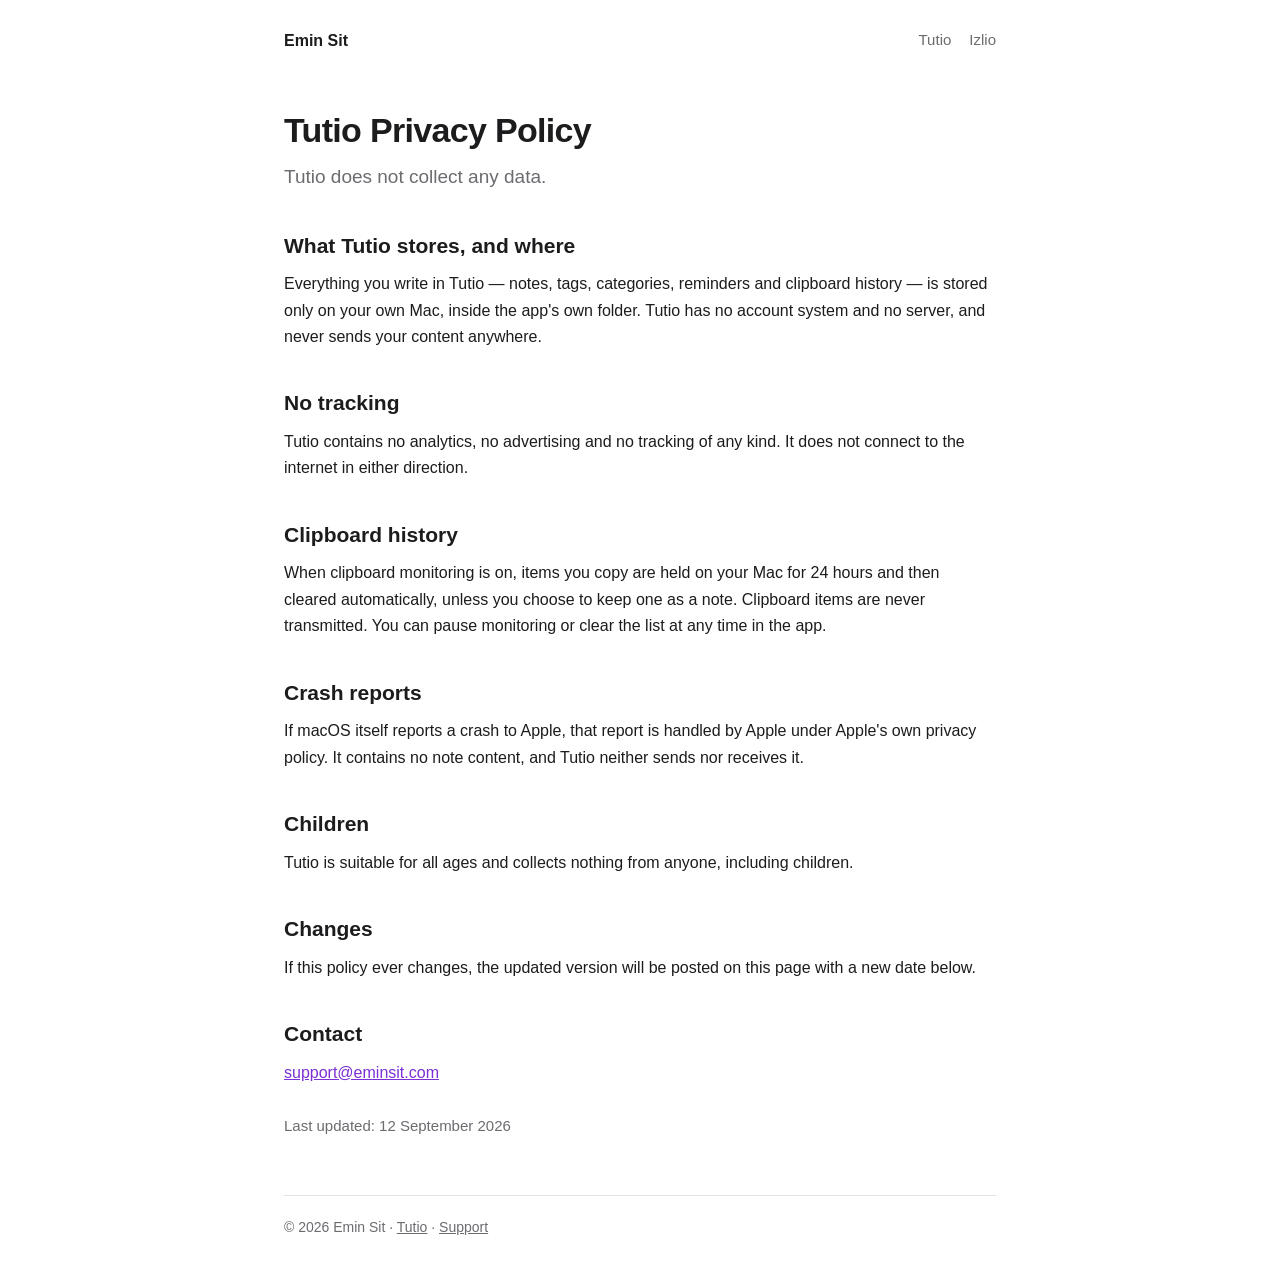
==== tutio/privacy/index.html @ 4ec034e9 "Site: eminsit.com with Tutio pages" ====
<!DOCTYPE html>
<html lang="en">
<head>
<meta charset="utf-8">
<meta name="viewport" content="width=device-width, initial-scale=1">
<title>Tutio Privacy Policy</title>
<meta name="description" content="Tutio does not collect any data. Everything you write stays on your own Mac.">
<link rel="stylesheet" href="/style.css">
</head>
<body>
<div class="wrap">

<header class="site">
  <a class="brand" href="/">Emin Sit</a>
  <nav><a href="/tutio/">Tutio</a><a href="/izlio/">Izlio</a></nav>
</header>

<h1>Tutio Privacy Policy</h1>
<p class="lead">Tutio does not collect any data.</p>

<h2>What Tutio stores, and where</h2>
<p>Everything you write in Tutio — notes, tags, categories, reminders and clipboard history — is stored only on your own Mac, inside the app's own folder. Tutio has no account system and no server, and never sends your content anywhere.</p>

<h2>No tracking</h2>
<p>Tutio contains no analytics, no advertising and no tracking of any kind. It does not connect to the internet in either direction.</p>

<h2>Clipboard history</h2>
<p>When clipboard monitoring is on, items you copy are held on your Mac for 24 hours and then cleared automatically, unless you choose to keep one as a note. Clipboard items are never transmitted. You can pause monitoring or clear the list at any time in the app.</p>

<h2>Crash reports</h2>
<p>If macOS itself reports a crash to Apple, that report is handled by Apple under Apple's own privacy policy. It contains no note content, and Tutio neither sends nor receives it.</p>

<h2>Children</h2>
<p>Tutio is suitable for all ages and collects nothing from anyone, including children.</p>

<h2>Changes</h2>
<p>If this policy ever changes, the updated version will be posted on this page with a new date below.</p>

<h2>Contact</h2>
<p><a href="mailto:support@eminsit.com">support@eminsit.com</a></p>

<p class="lead" style="font-size:15px;margin-top:28px">Last updated: 12 September 2026</p>

<footer class="site">
  © 2026 Emin Sit · <a href="/tutio/">Tutio</a> · <a href="/tutio/support/">Support</a>
</footer>

</div>
</body>
</html>
---- style.css ----
:root {
  --bg: #ffffff;
  --surface: #f6f6f7;
  --border: #e3e3e6;
  --text: #1c1c1e;
  --muted: #6b6b70;
  --accent: #7c2fd4;
  --radius: 10px;
  --maxw: 760px;
}

@media (prefers-color-scheme: dark) {
  :root {
    --bg: #161618;
    --surface: #1e1e21;
    --border: #2c2c30;
    --text: #f2f2f5;
    --muted: #a0a0a8;
    --accent: #a978f0;
  }
}

* { box-sizing: border-box; }

html { -webkit-text-size-adjust: 100%; }

body {
  margin: 0;
  background: var(--bg);
  color: var(--text);
  font: 16px/1.65 -apple-system, BlinkMacSystemFont, "Segoe UI", Roboto, Helvetica, Arial, sans-serif;
}

.wrap {
  max-width: var(--maxw);
  margin: 0 auto;
  padding: 0 24px;
}

header.site {
  padding: 28px 0;
}

header.site a.brand {
  font-weight: 600;
  color: var(--text);
  text-decoration: none;
}

header.site nav {
  float: right;
  font-size: 15px;
}

header.site nav a {
  color: var(--muted);
  text-decoration: none;
  margin-left: 18px;
}

header.site nav a:hover { color: var(--text); }

h1 {
  font-size: 34px;
  line-height: 1.2;
  letter-spacing: -0.02em;
  margin: 28px 0 10px;
}

h2 {
  font-size: 21px;
  margin: 36px 0 8px;
}

h3 {
  font-size: 17px;
  margin: 26px 0 4px;
}

p { margin: 0 0 14px; }

.lead {
  font-size: 19px;
  color: var(--muted);
  margin-bottom: 26px;
}

a { color: var(--accent); }

ul { padding-left: 20px; }

li { margin-bottom: 6px; }

.cards {
  display: grid;
  gap: 14px;
  grid-template-columns: repeat(auto-fit, minmax(240px, 1fr));
  margin: 28px 0;
}

.card {
  display: block;
  padding: 18px 20px;
  background: var(--surface);
  border: 1px solid var(--border);
  border-radius: var(--radius);
  text-decoration: none;
  color: var(--text);
}

.card:hover { border-color: var(--accent); }

.card strong { display: block; font-size: 17px; margin-bottom: 4px; }

.card span { color: var(--muted); font-size: 15px; }

figure { margin: 22px 0; }

figure img {
  width: 100%;
  height: auto;
  display: block;
  border: 1px solid var(--border);
  border-radius: var(--radius);
}

figcaption {
  color: var(--muted);
  font-size: 14px;
  margin-top: 8px;
}

.features {
  display: grid;
  gap: 4px 28px;
  grid-template-columns: repeat(auto-fit, minmax(280px, 1fr));
  margin: 20px 0 8px;
}

kbd {
  font: inherit;
  font-size: 13px;
  border: 1px solid var(--border);
  background: var(--surface);
  border-radius: 5px;
  padding: 1px 6px;
}

.note {
  background: var(--surface);
  border: 1px solid var(--border);
  border-radius: var(--radius);
  padding: 14px 18px;
  margin: 22px 0;
}

footer.site {
  margin: 56px 0 40px;
  padding-top: 20px;
  border-top: 1px solid var(--border);
  color: var(--muted);
  font-size: 14px;
}

footer.site a { color: var(--muted); }
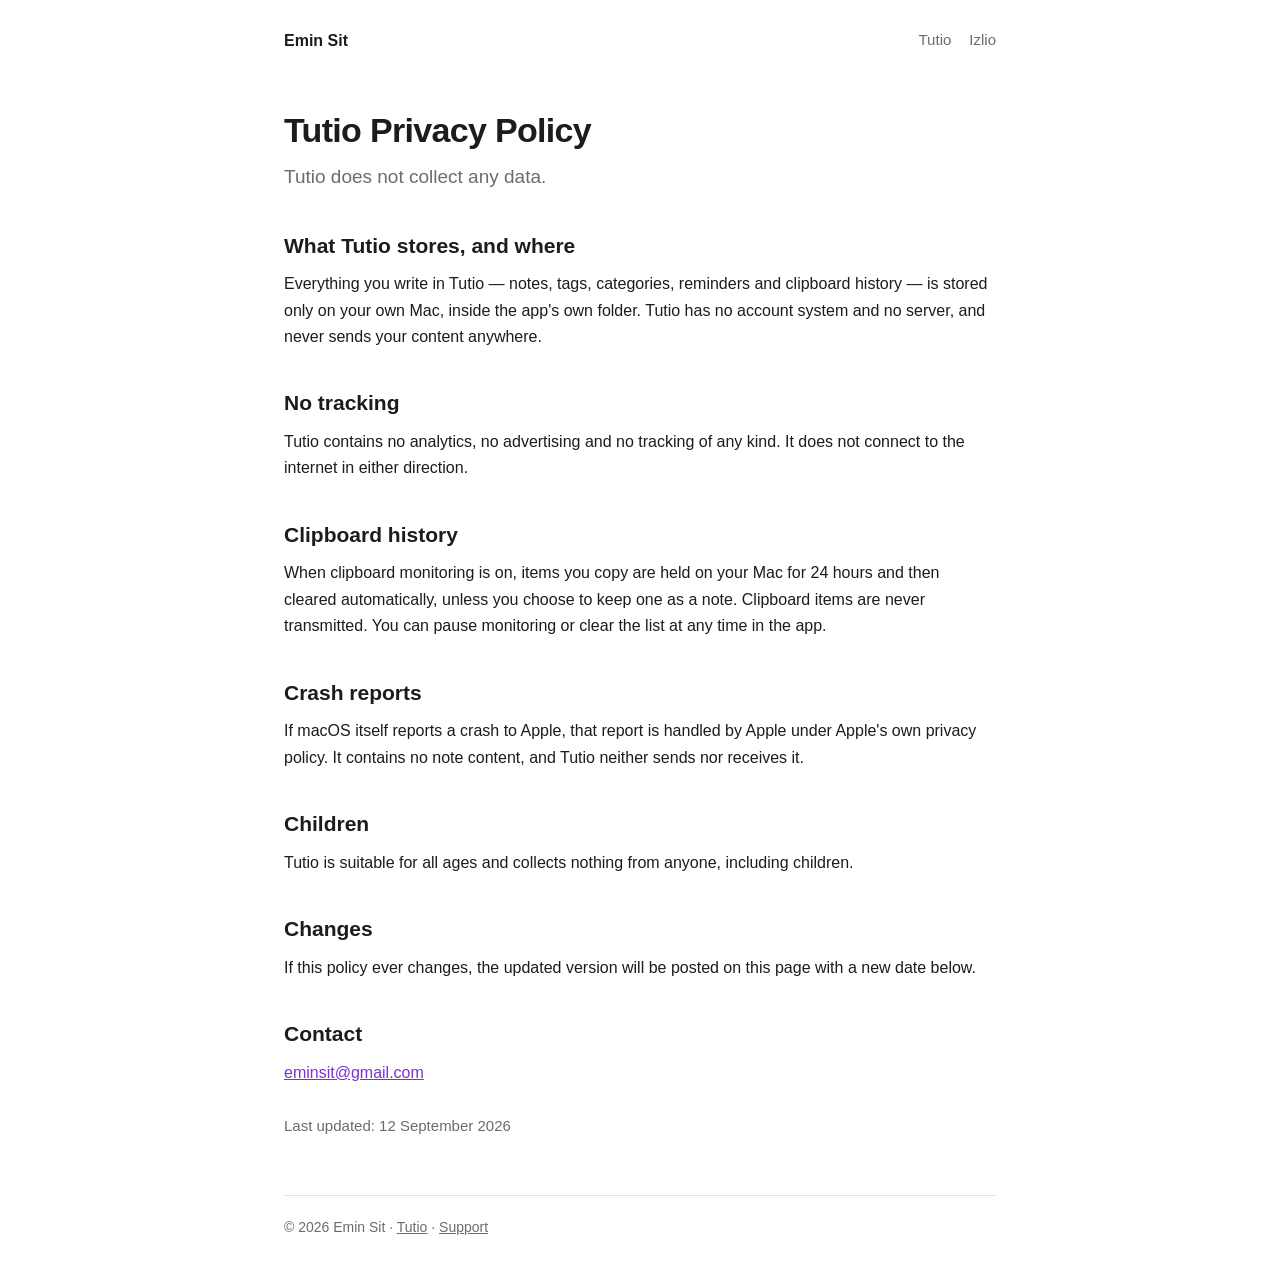
==== commit ec8dab90: "update support mail adresses" ====
--- a/tutio/privacy/index.html
+++ b/tutio/privacy/index.html
@@ -37,7 +37,7 @@
 <p>If this policy ever changes, the updated version will be posted on this page with a new date below.</p>
 
 <h2>Contact</h2>
-<p><a href="mailto:support@eminsit.com">support@eminsit.com</a></p>
+<p><a href="mailto:eminsit@gmail.com">eminsit@gmail.com</a></p>
 
 <p class="lead" style="font-size:15px;margin-top:28px">Last updated: 12 September 2026</p>
 
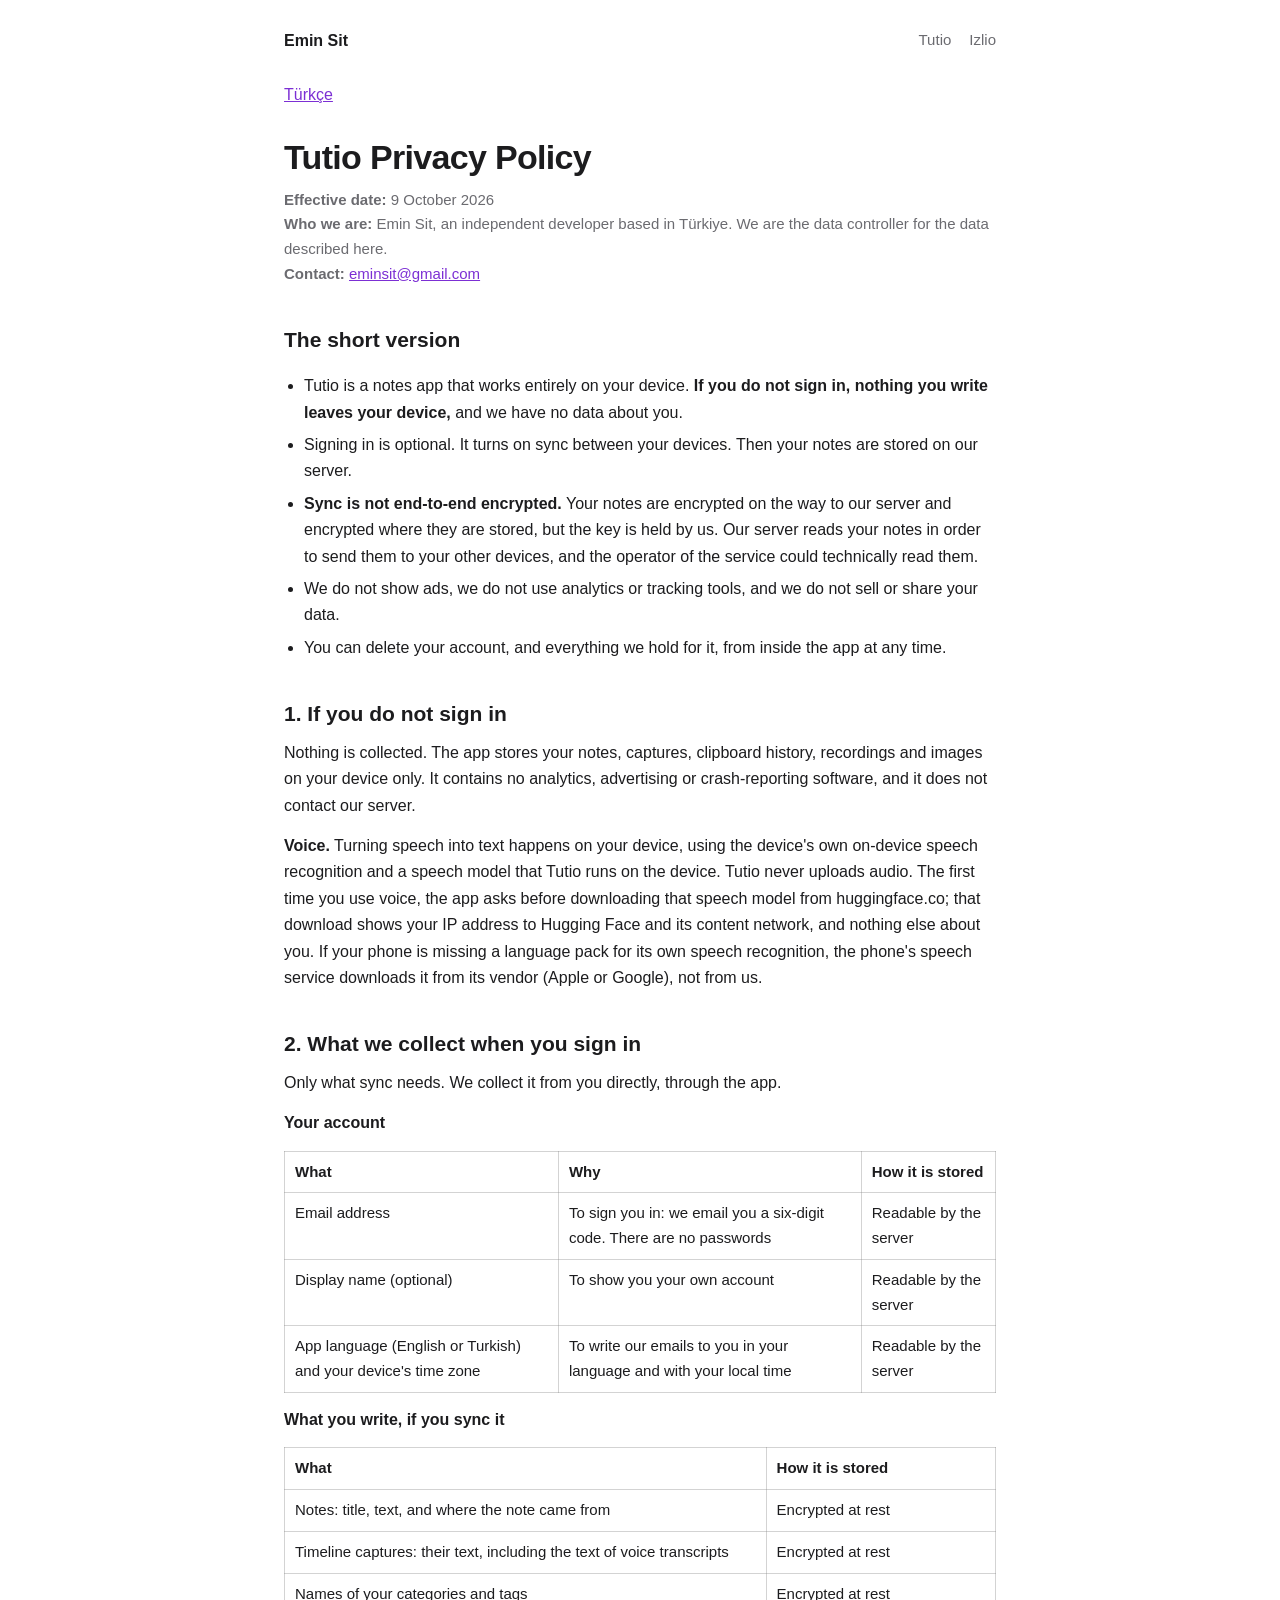
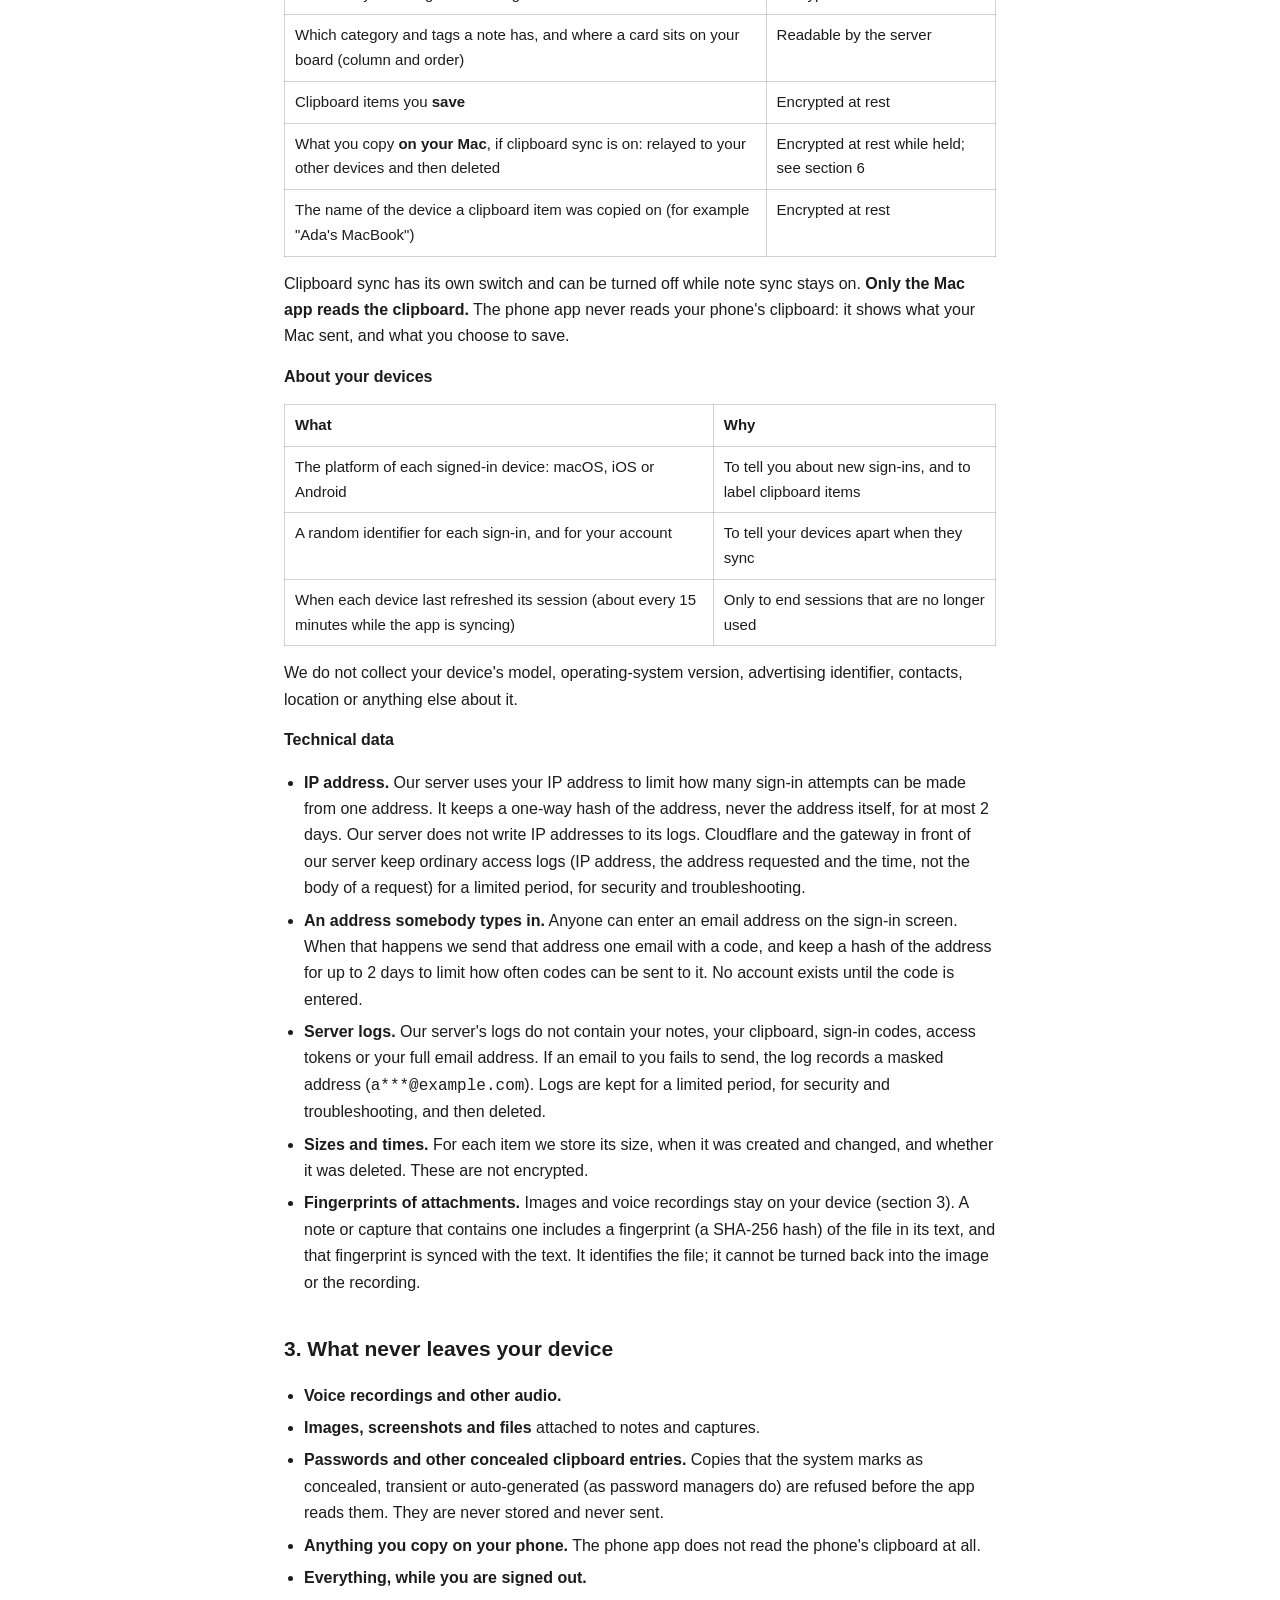
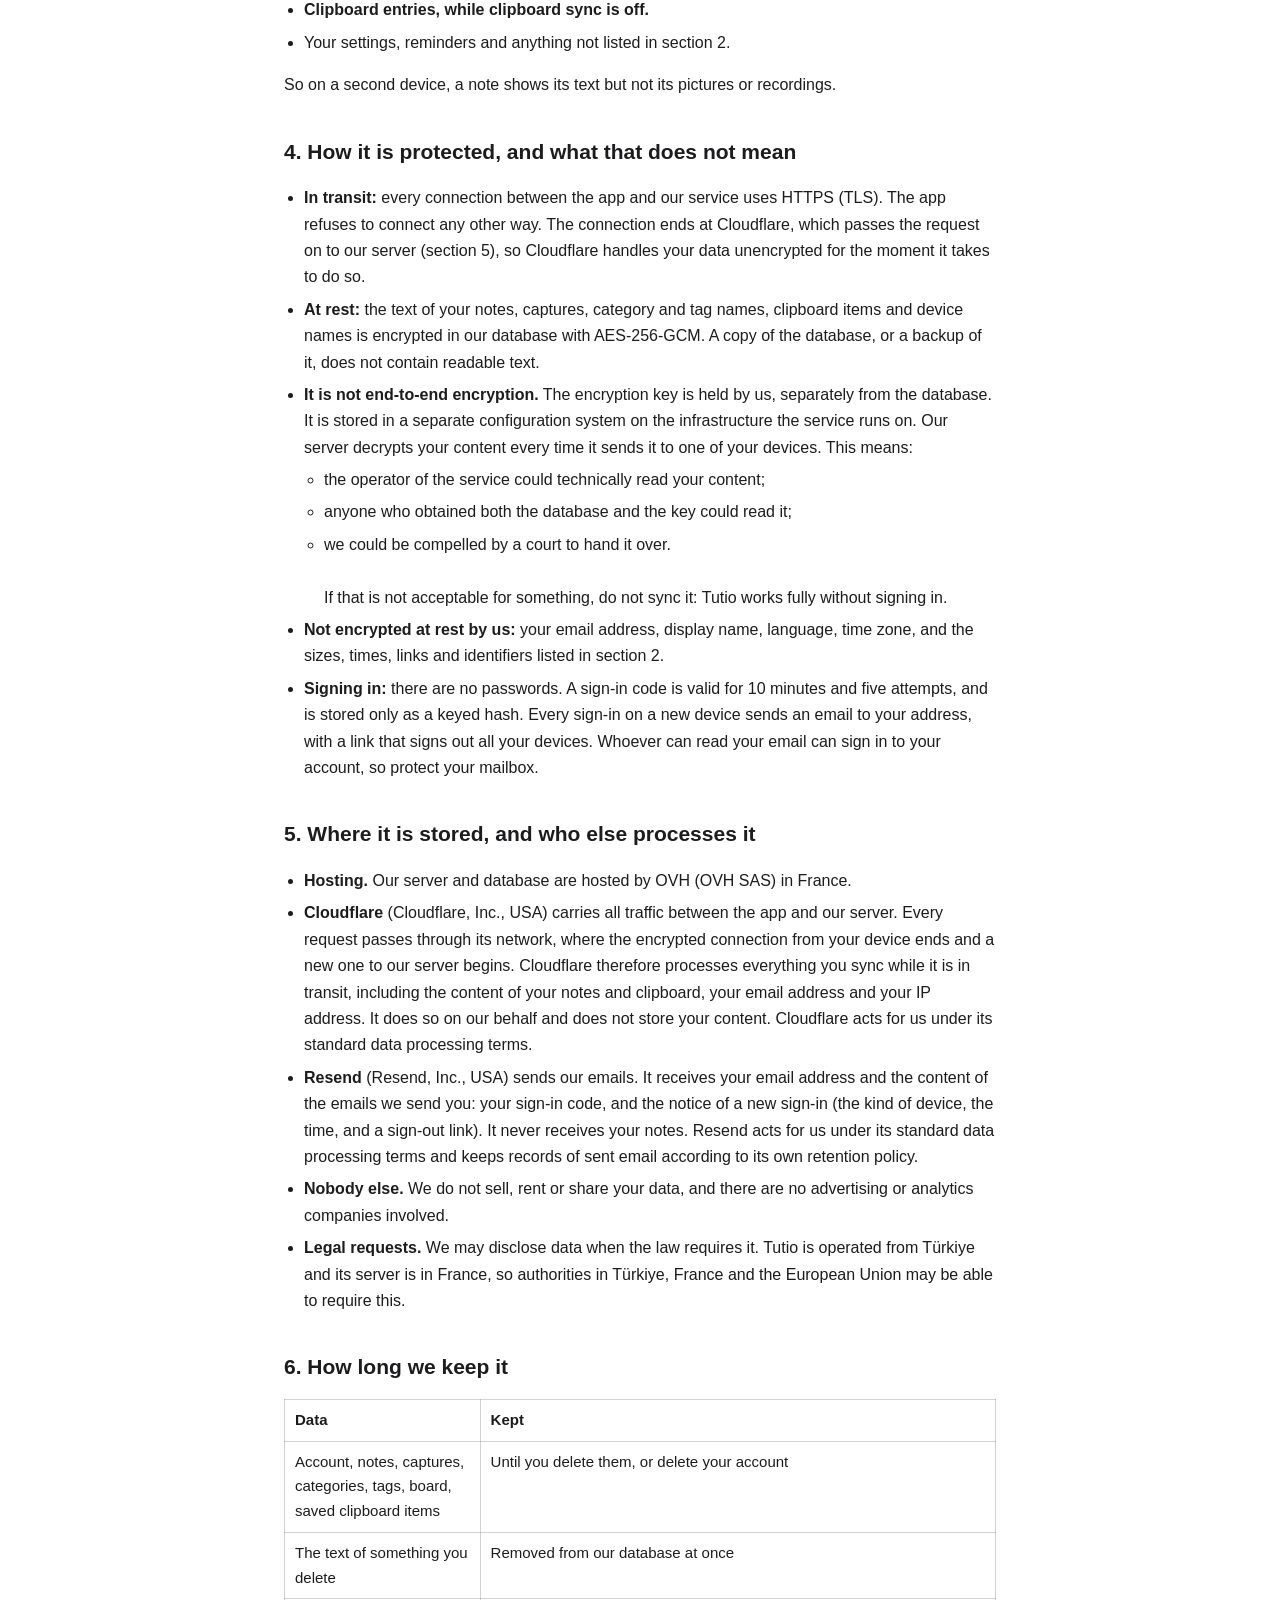
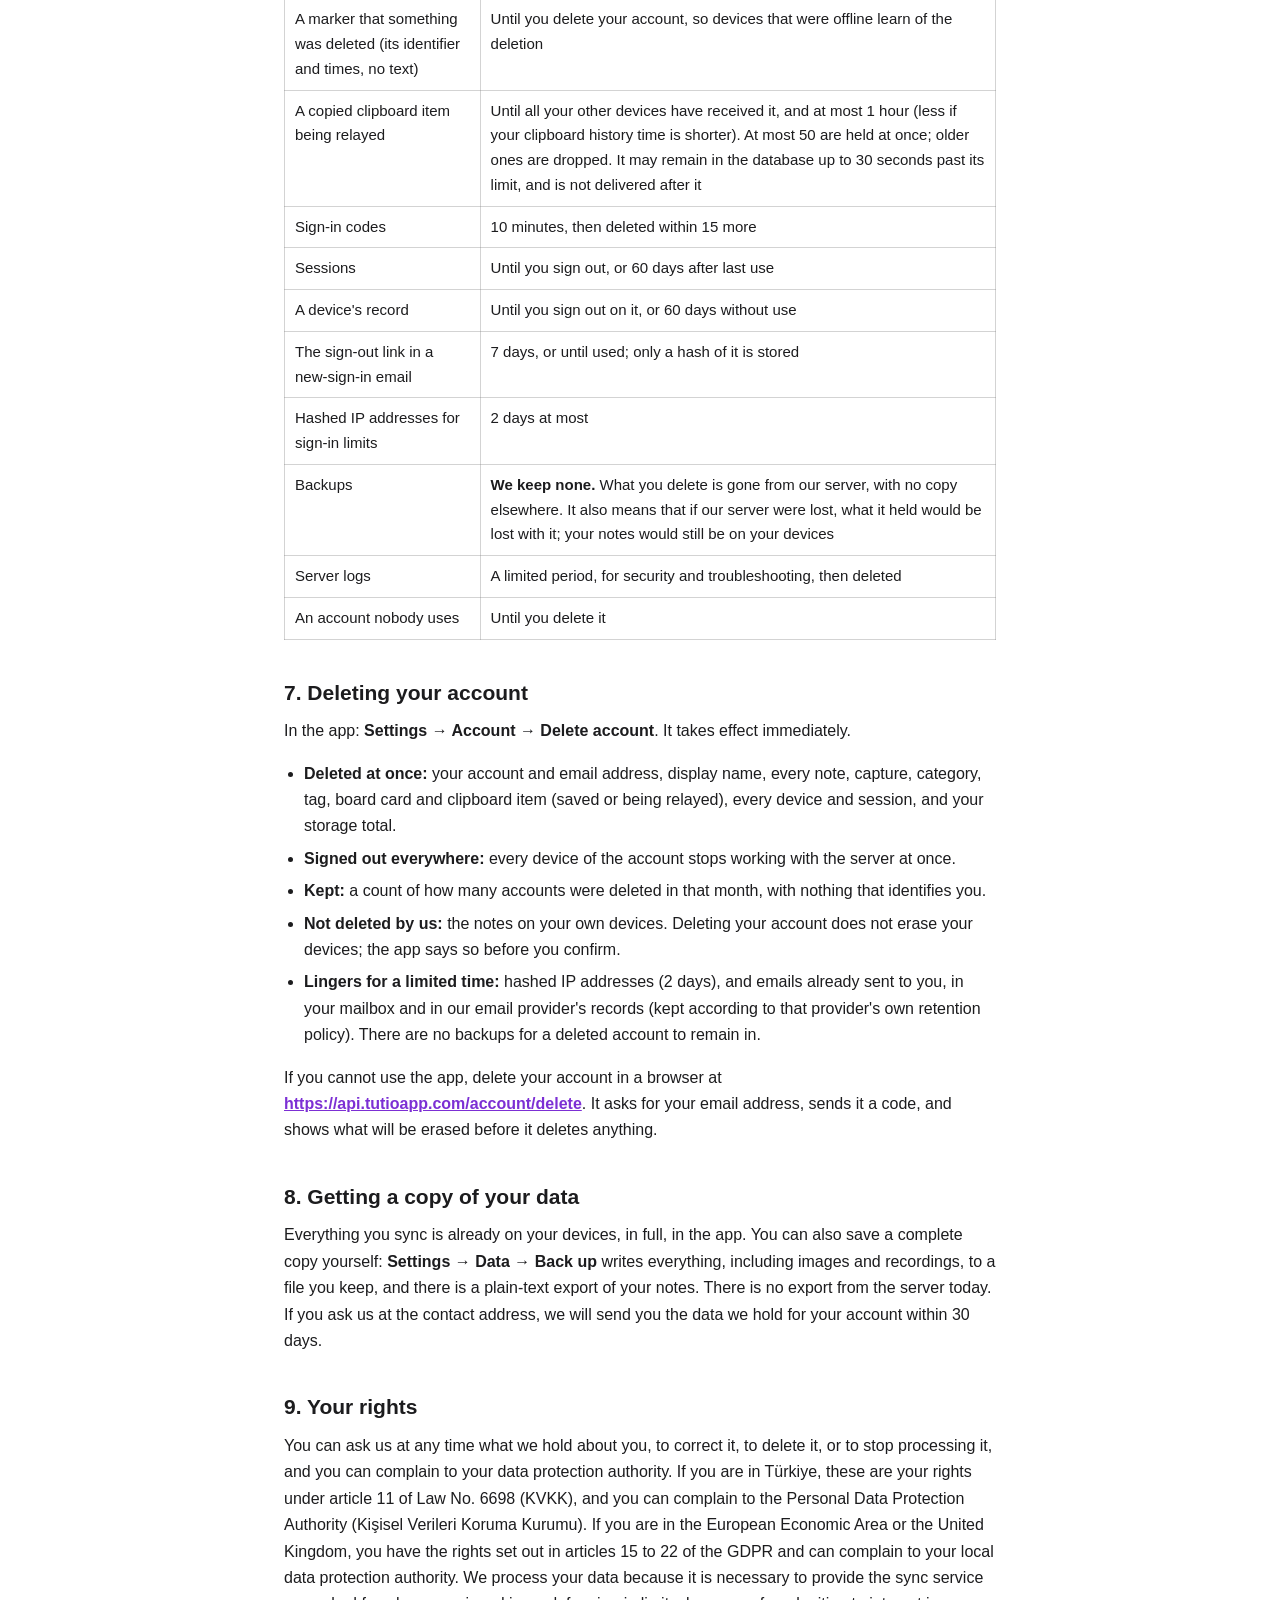
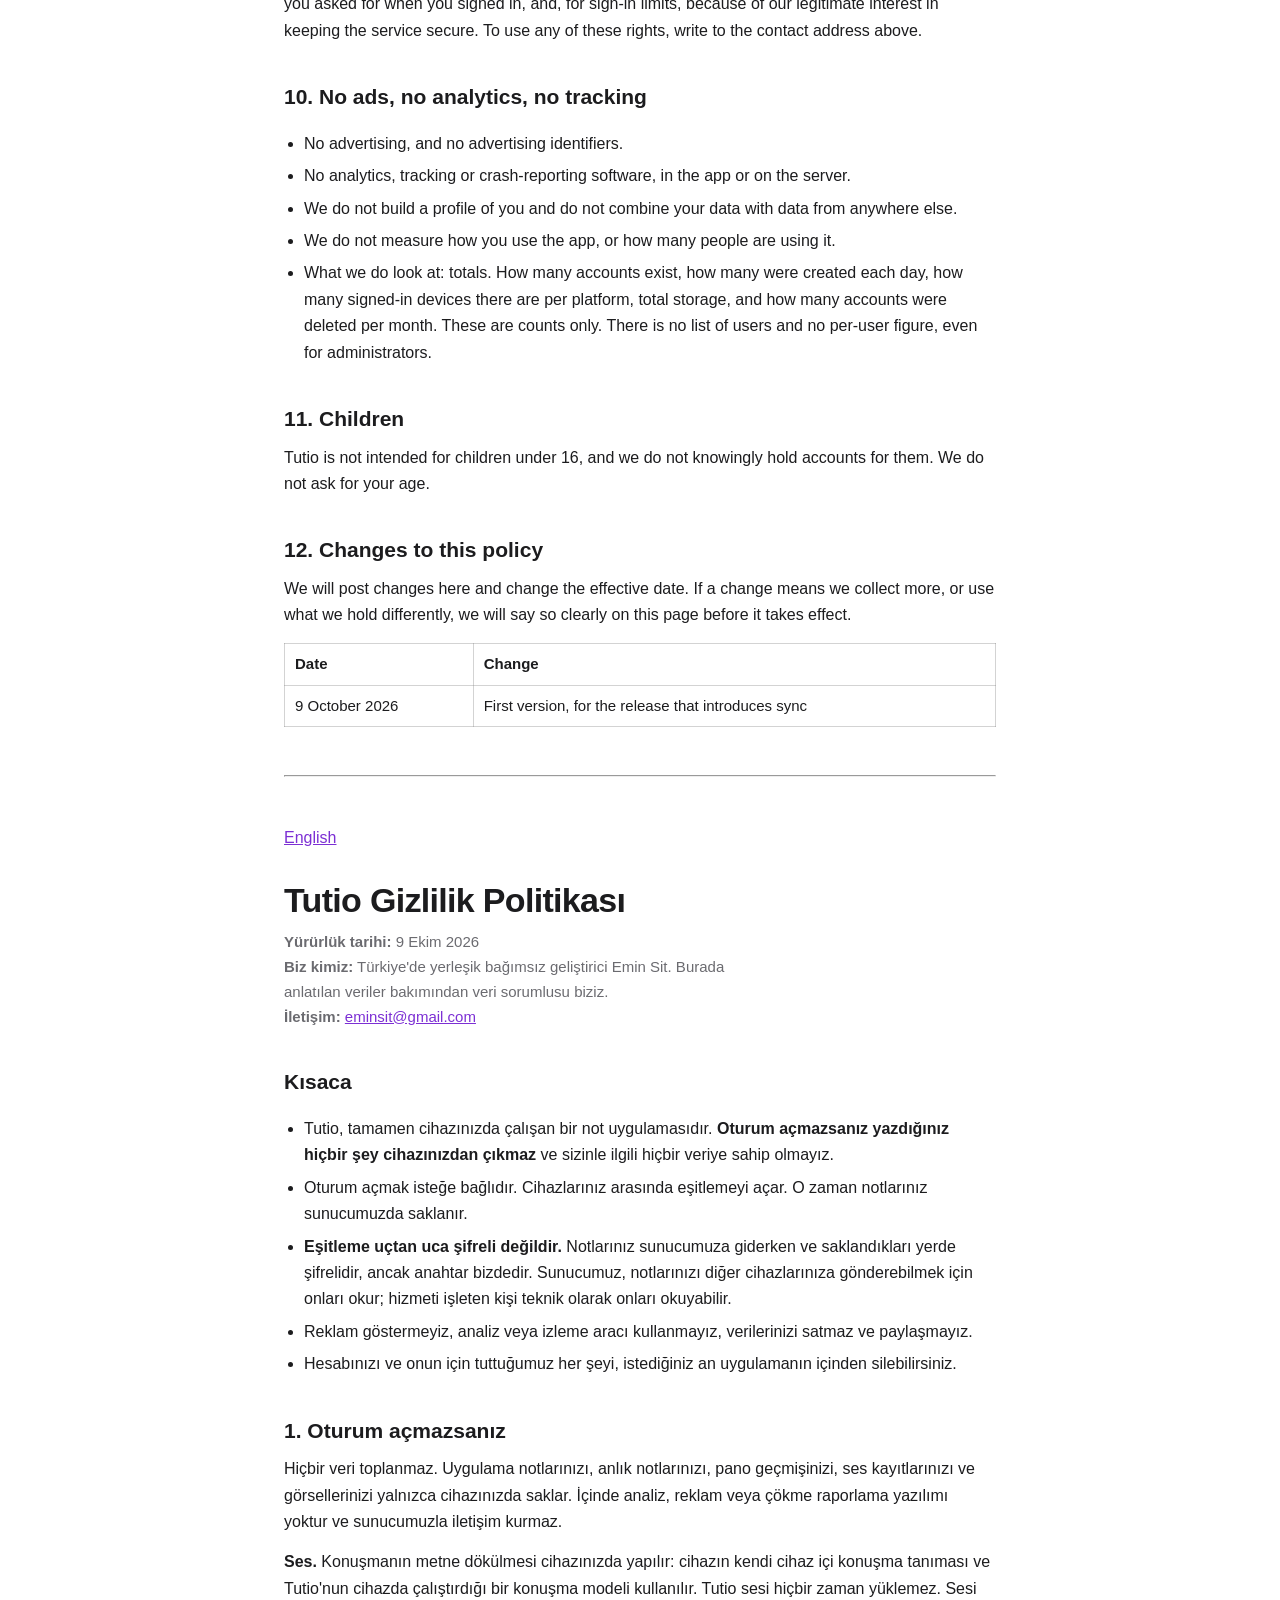
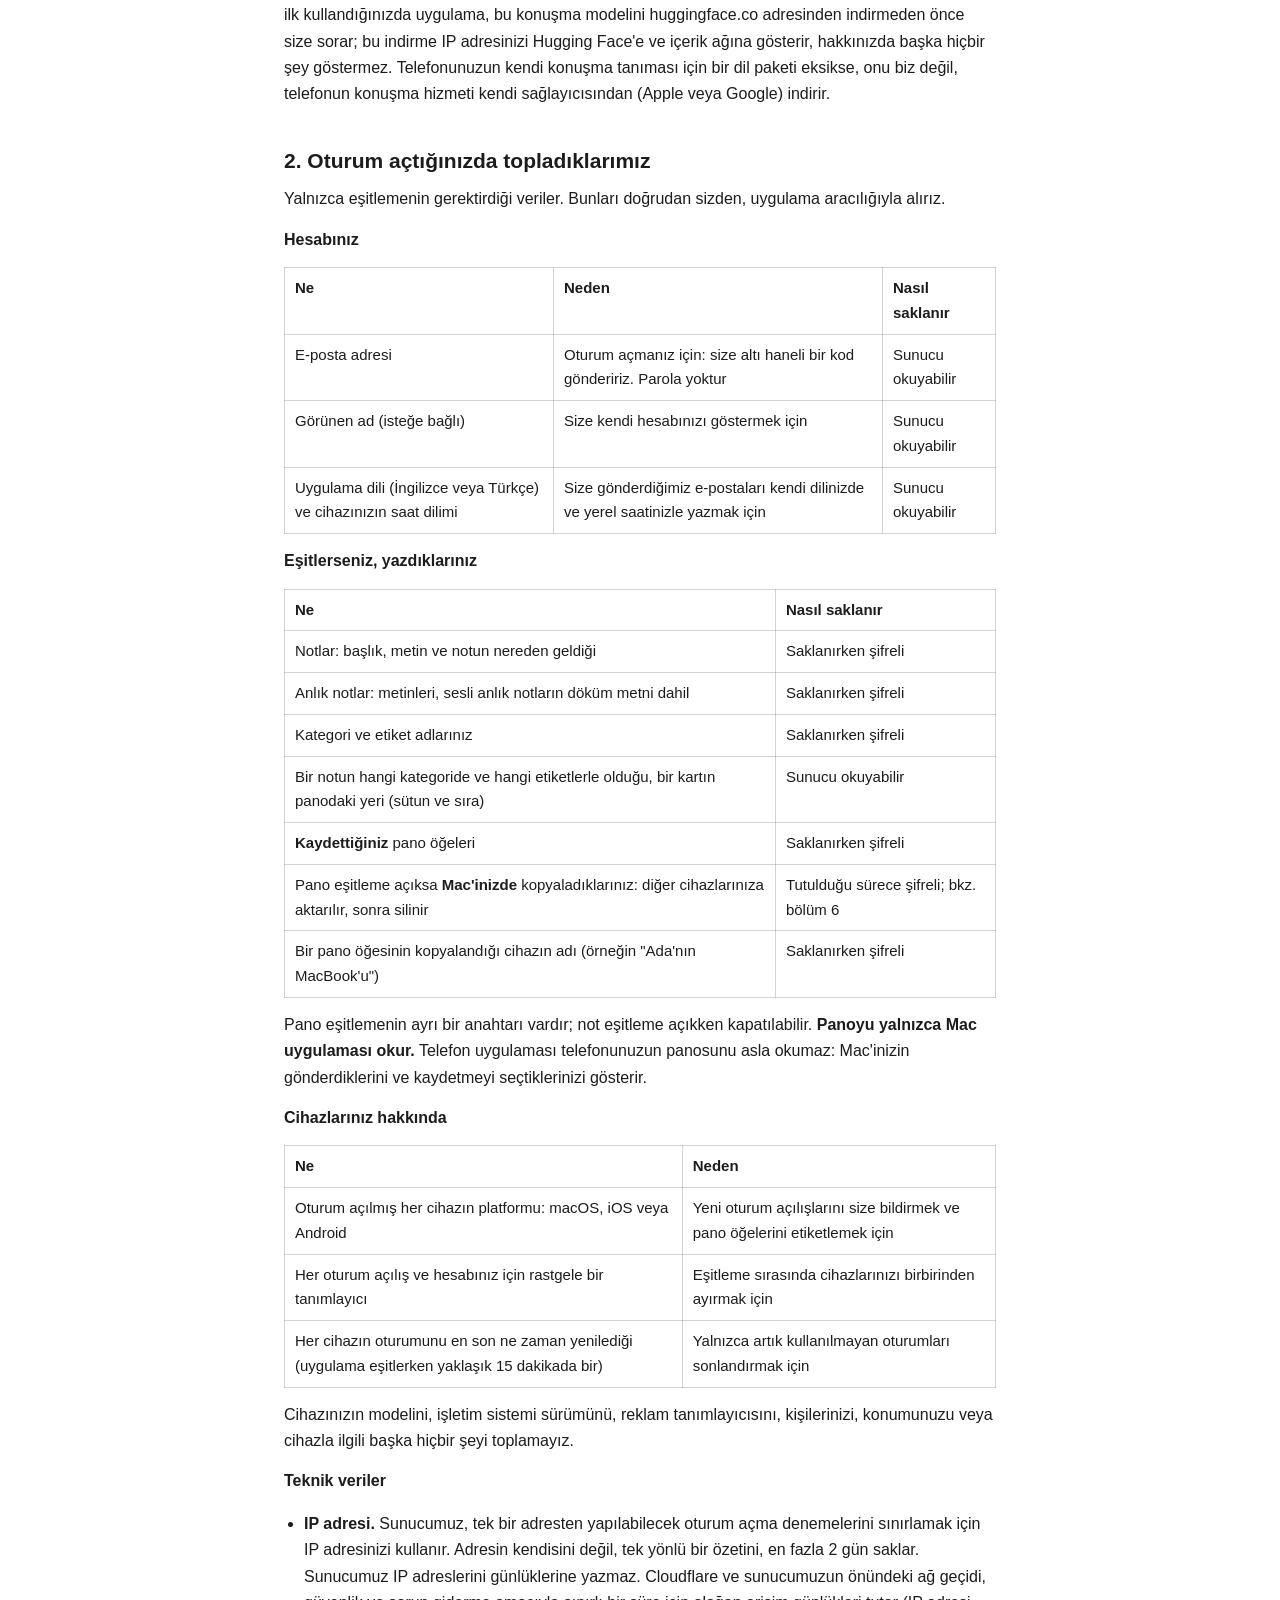
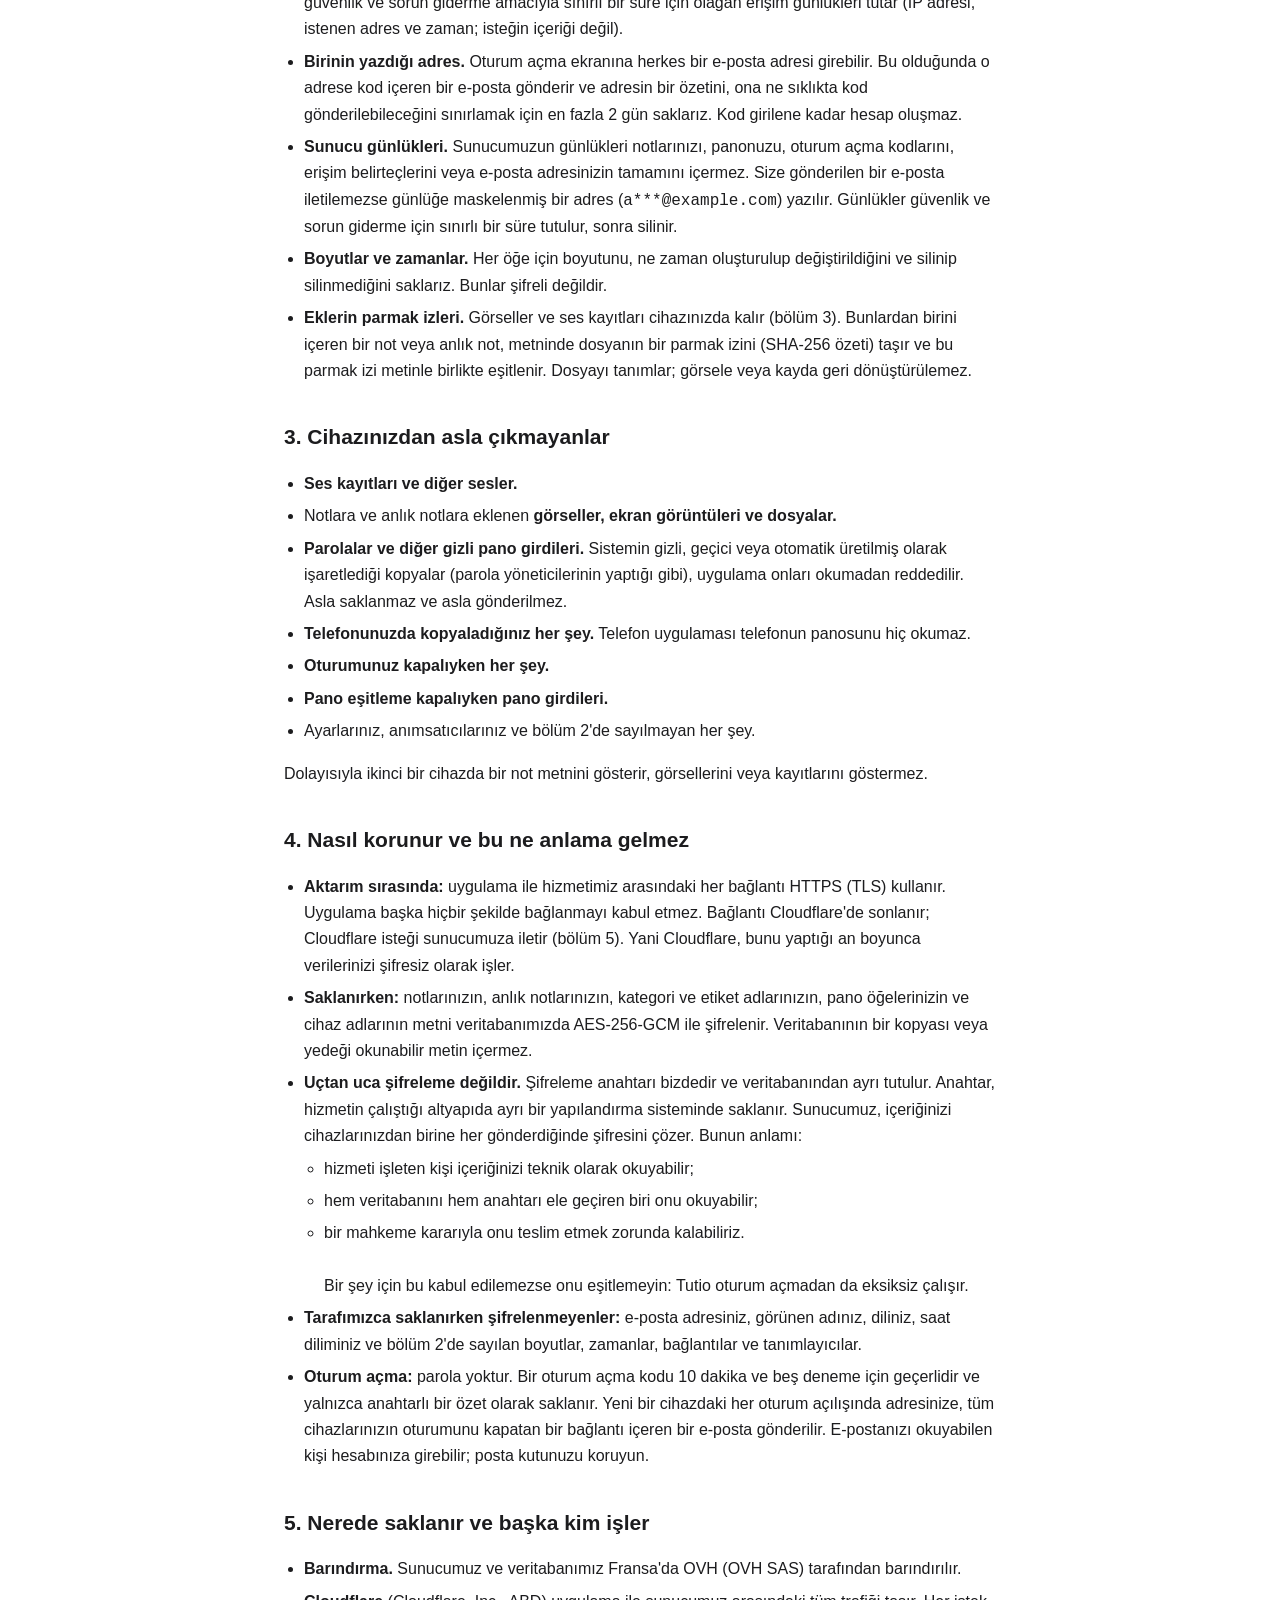
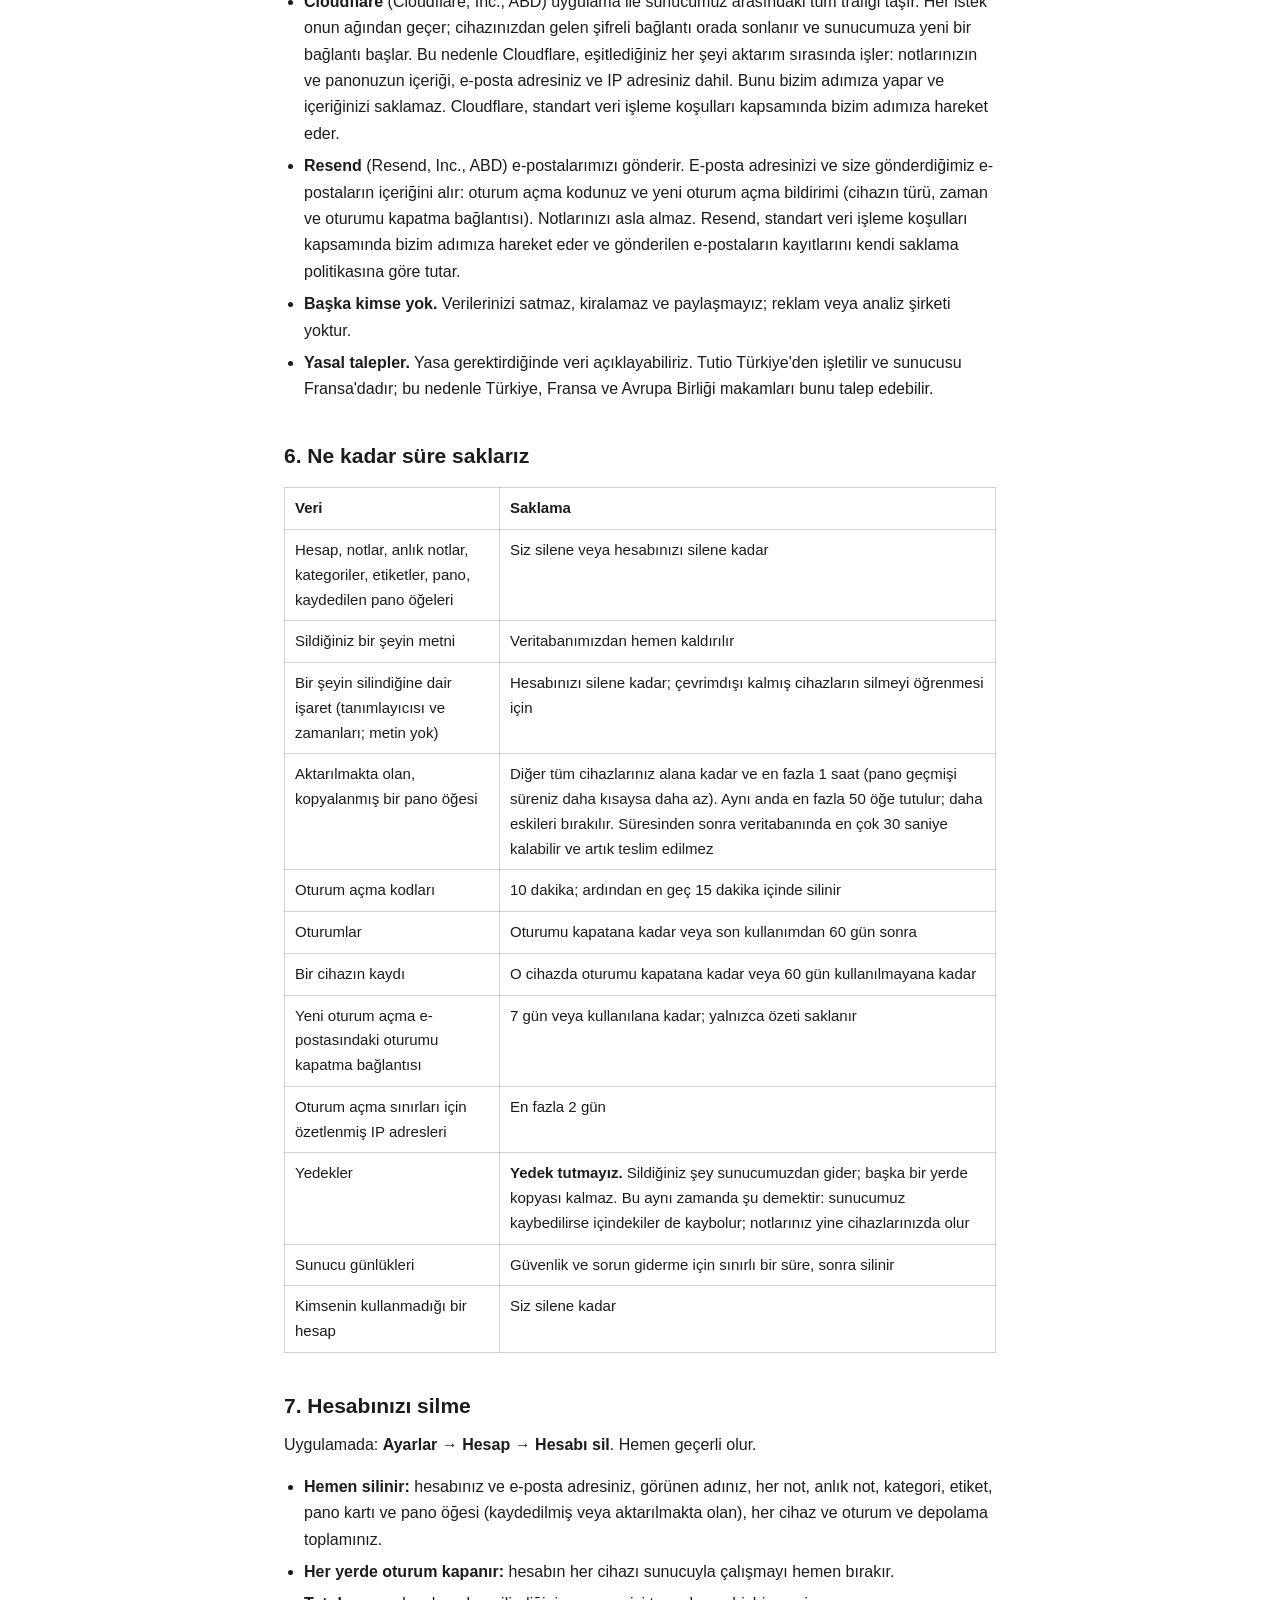
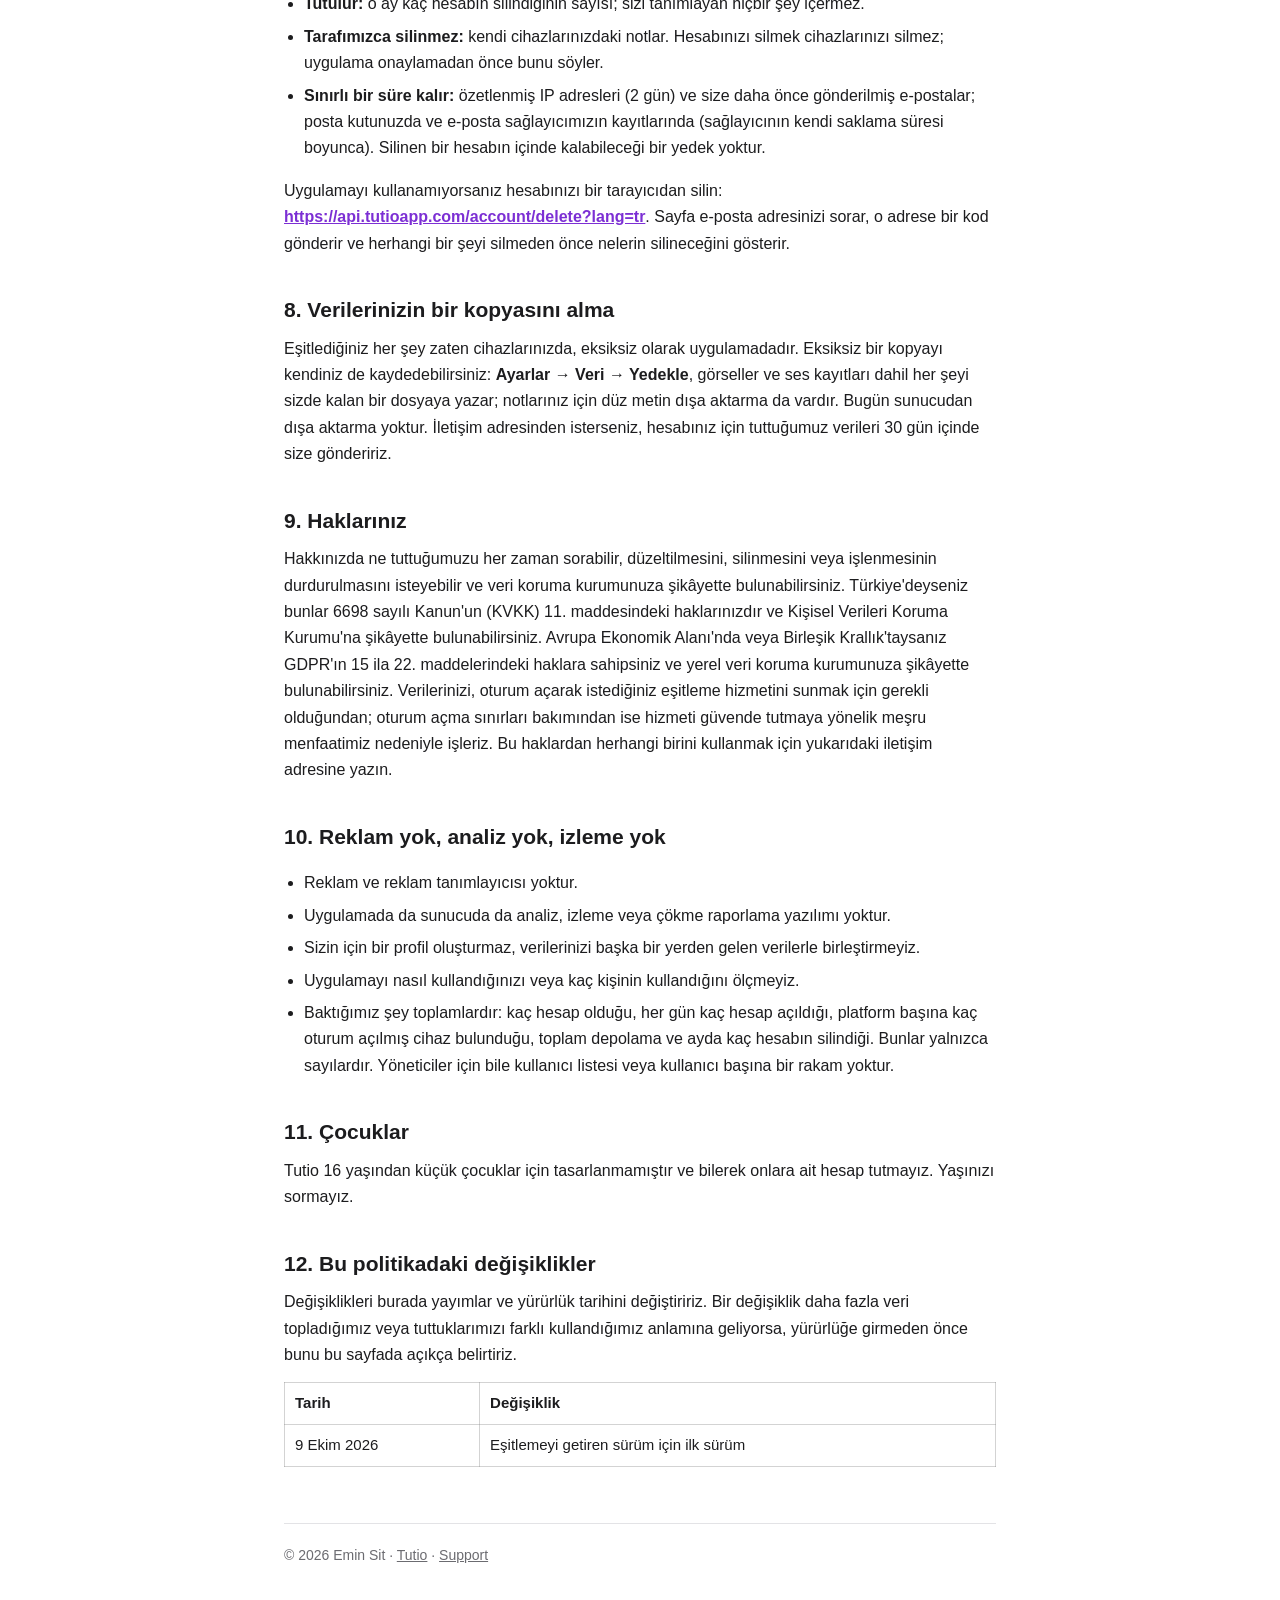
==== commit 1dd9a418: "Tutio privacy policy for the sync release" ====
--- a/tutio/privacy/index.html
+++ b/tutio/privacy/index.html
@@ -4,8 +4,14 @@
 <meta charset="utf-8">
 <meta name="viewport" content="width=device-width, initial-scale=1">
 <title>Tutio Privacy Policy</title>
-<meta name="description" content="Tutio does not collect any data. Everything you write stays on your own Mac.">
+<meta name="description" content="Tutio works entirely on your device. Signing in is optional and turns on sync; this page says exactly what that stores.">
 <link rel="stylesheet" href="/style.css">
+<style>
+.tbl{overflow-x:auto;margin:14px 0}
+.tbl table{border-collapse:collapse;width:100%;font-size:15px}
+.tbl th,.tbl td{border:1px solid rgba(128,128,128,.35);padding:8px 10px;text-align:left;vertical-align:top}
+li{margin:6px 0}
+</style>
 </head>
 <body>
 <div class="wrap">
@@ -15,31 +21,102 @@
   <nav><a href="/tutio/">Tutio</a><a href="/izlio/">Izlio</a></nav>
 </header>
 
+<p><a href="#tr">Türkçe</a></p>
+
+<div id="en" lang="en">
 <h1>Tutio Privacy Policy</h1>
-<p class="lead">Tutio does not collect any data.</p>
+<p class="lead" style="font-size:15px"><strong>Effective date:</strong> 9 October 2026<br><strong>Who we are:</strong> Emin Sit, an independent developer based in Türkiye. We are the data controller for the data described here.<br><strong>Contact:</strong> <a href="mailto:eminsit@gmail.com">eminsit@gmail.com</a></p>
+<h2>The short version</h2>
+<ul><li>Tutio is a notes app that works entirely on your device. <strong>If you do not sign in, nothing you write leaves your device,</strong> and we have no data about you.</li><li>Signing in is optional. It turns on sync between your devices. Then your notes are stored on our server.</li><li><strong>Sync is not end-to-end encrypted.</strong> Your notes are encrypted on the way to our server and encrypted where they are stored, but the key is held by us. Our server reads your notes in order to send them to your other devices, and the operator of the service could technically read them.</li><li>We do not show ads, we do not use analytics or tracking tools, and we do not sell or share your data.</li><li>You can delete your account, and everything we hold for it, from inside the app at any time.</li></ul>
+<h2>1. If you do not sign in</h2>
+<p>Nothing is collected. The app stores your notes, captures, clipboard history, recordings and images on your device only. It contains no analytics, advertising or crash-reporting software, and it does not contact our server.</p>
+<p><strong>Voice.</strong> Turning speech into text happens on your device, using the device's own on-device speech recognition and a speech model that Tutio runs on the device. Tutio never uploads audio. The first time you use voice, the app asks before downloading that speech model from huggingface.co; that download shows your IP address to Hugging Face and its content network, and nothing else about you. If your phone is missing a language pack for its own speech recognition, the phone's speech service downloads it from its vendor (Apple or Google), not from us.</p>
+<h2>2. What we collect when you sign in</h2>
+<p>Only what sync needs. We collect it from you directly, through the app.</p>
+<p><strong>Your account</strong></p>
+<div class="tbl"><table><thead><tr><th>What</th><th>Why</th><th>How it is stored</th></tr></thead><tbody><tr><td>Email address</td><td>To sign you in: we email you a six-digit code. There are no passwords</td><td>Readable by the server</td></tr><tr><td>Display name (optional)</td><td>To show you your own account</td><td>Readable by the server</td></tr><tr><td>App language (English or Turkish) and your device's time zone</td><td>To write our emails to you in your language and with your local time</td><td>Readable by the server</td></tr></tbody></table></div>
+<p><strong>What you write, if you sync it</strong></p>
+<div class="tbl"><table><thead><tr><th>What</th><th>How it is stored</th></tr></thead><tbody><tr><td>Notes: title, text, and where the note came from</td><td>Encrypted at rest</td></tr><tr><td>Timeline captures: their text, including the text of voice transcripts</td><td>Encrypted at rest</td></tr><tr><td>Names of your categories and tags</td><td>Encrypted at rest</td></tr><tr><td>Which category and tags a note has, and where a card sits on your board (column and order)</td><td>Readable by the server</td></tr><tr><td>Clipboard items you <strong>save</strong></td><td>Encrypted at rest</td></tr><tr><td>What you copy <strong>on your Mac</strong>, if clipboard sync is on: relayed to your other devices and then deleted</td><td>Encrypted at rest while held; see section 6</td></tr><tr><td>The name of the device a clipboard item was copied on (for example "Ada's MacBook")</td><td>Encrypted at rest</td></tr></tbody></table></div>
+<p>Clipboard sync has its own switch and can be turned off while note sync stays on. <strong>Only the Mac app reads the clipboard.</strong> The phone app never reads your phone's clipboard: it shows what your Mac sent, and what you choose to save.</p>
+<p><strong>About your devices</strong></p>
+<div class="tbl"><table><thead><tr><th>What</th><th>Why</th></tr></thead><tbody><tr><td>The platform of each signed-in device: macOS, iOS or Android</td><td>To tell you about new sign-ins, and to label clipboard items</td></tr><tr><td>A random identifier for each sign-in, and for your account</td><td>To tell your devices apart when they sync</td></tr><tr><td>When each device last refreshed its session (about every 15 minutes while the app is syncing)</td><td>Only to end sessions that are no longer used</td></tr></tbody></table></div>
+<p>We do not collect your device's model, operating-system version, advertising identifier, contacts, location or anything else about it.</p>
+<p><strong>Technical data</strong></p>
+<ul><li><strong>IP address.</strong> Our server uses your IP address to limit how many sign-in attempts can be made from one address. It keeps a one-way hash of the address, never the address itself, for at most 2 days. Our server does not write IP addresses to its logs. Cloudflare and the gateway in front of our server keep ordinary access logs (IP address, the address requested and the time, not the body of a request) for a limited period, for security and troubleshooting.</li><li><strong>An address somebody types in.</strong> Anyone can enter an email address on the sign-in screen. When that happens we send that address one email with a code, and keep a hash of the address for up to 2 days to limit how often codes can be sent to it. No account exists until the code is entered.</li><li><strong>Server logs.</strong> Our server's logs do not contain your notes, your clipboard, sign-in codes, access tokens or your full email address. If an email to you fails to send, the log records a masked address (<code>a***@example.com</code>). Logs are kept for a limited period, for security and troubleshooting, and then deleted.</li><li><strong>Sizes and times.</strong> For each item we store its size, when it was created and changed, and whether it was deleted. These are not encrypted.</li><li><strong>Fingerprints of attachments.</strong> Images and voice recordings stay on your device (section 3). A note or capture that contains one includes a fingerprint (a SHA-256 hash) of the file in its text, and that fingerprint is synced with the text. It identifies the file; it cannot be turned back into the image or the recording.</li></ul>
+<h2>3. What never leaves your device</h2>
+<ul><li><strong>Voice recordings and other audio.</strong></li><li><strong>Images, screenshots and files</strong> attached to notes and captures.</li><li><strong>Passwords and other concealed clipboard entries.</strong> Copies that the system marks as concealed, transient or auto-generated (as password managers do) are refused before the app reads them. They are never stored and never sent.</li><li><strong>Anything you copy on your phone.</strong> The phone app does not read the phone's clipboard at all.</li><li><strong>Everything, while you are signed out.</strong></li><li><strong>Clipboard entries, while clipboard sync is off.</strong></li><li>Your settings, reminders and anything not listed in section 2.</li></ul>
+<p>So on a second device, a note shows its text but not its pictures or recordings.</p>
+<h2>4. How it is protected, and what that does not mean</h2>
+<ul><li><strong>In transit:</strong> every connection between the app and our service uses HTTPS (TLS). The app refuses to connect any other way. The connection ends at Cloudflare, which passes the request on to our server (section 5), so Cloudflare handles your data unencrypted for the moment it takes to do so.</li><li><strong>At rest:</strong> the text of your notes, captures, category and tag names, clipboard items and device names is encrypted in our database with AES-256-GCM. A copy of the database, or a backup of it, does not contain readable text.</li><li><strong>It is not end-to-end encryption.</strong> The encryption key is held by us, separately from the database. It is stored in a separate configuration system on the infrastructure the service runs on. Our server decrypts your content every time it sends it to one of your devices. This means:<ul><li>the operator of the service could technically read your content;</li><li>anyone who obtained both the database and the key could read it;</li><li>we could be compelled by a court to hand it over.<br><br> If that is not acceptable for something, do not sync it: Tutio works fully without signing in.</li></ul></li><li><strong>Not encrypted at rest by us:</strong> your email address, display name, language, time zone, and the sizes, times, links and identifiers listed in section 2.</li><li><strong>Signing in:</strong> there are no passwords. A sign-in code is valid for 10 minutes and five attempts, and is stored only as a keyed hash. Every sign-in on a new device sends an email to your address, with a link that signs out all your devices. Whoever can read your email can sign in to your account, so protect your mailbox.</li></ul>
+<h2>5. Where it is stored, and who else processes it</h2>
+<ul><li><strong>Hosting.</strong> Our server and database are hosted by OVH (OVH SAS) in France.</li><li><strong>Cloudflare</strong> (Cloudflare, Inc., USA) carries all traffic between the app and our server. Every request passes through its network, where the encrypted connection from your device ends and a new one to our server begins. Cloudflare therefore processes everything you sync while it is in transit, including the content of your notes and clipboard, your email address and your IP address. It does so on our behalf and does not store your content. Cloudflare acts for us under its standard data processing terms.</li><li><strong>Resend</strong> (Resend, Inc., USA) sends our emails. It receives your email address and the content of the emails we send you: your sign-in code, and the notice of a new sign-in (the kind of device, the time, and a sign-out link). It never receives your notes. Resend acts for us under its standard data processing terms and keeps records of sent email according to its own retention policy.</li><li><strong>Nobody else.</strong> We do not sell, rent or share your data, and there are no advertising or analytics companies involved.</li><li><strong>Legal requests.</strong> We may disclose data when the law requires it. Tutio is operated from Türkiye and its server is in France, so authorities in Türkiye, France and the European Union may be able to require this.</li></ul>
+<h2>6. How long we keep it</h2>
+<div class="tbl"><table><thead><tr><th>Data</th><th>Kept</th></tr></thead><tbody><tr><td>Account, notes, captures, categories, tags, board, saved clipboard items</td><td>Until you delete them, or delete your account</td></tr><tr><td>The text of something you delete</td><td>Removed from our database at once</td></tr><tr><td>A marker that something was deleted (its identifier and times, no text)</td><td>Until you delete your account, so devices that were offline learn of the deletion</td></tr><tr><td>A copied clipboard item being relayed</td><td>Until all your other devices have received it, and at most 1 hour (less if your clipboard history time is shorter). At most 50 are held at once; older ones are dropped. It may remain in the database up to 30 seconds past its limit, and is not delivered after it</td></tr><tr><td>Sign-in codes</td><td>10 minutes, then deleted within 15 more</td></tr><tr><td>Sessions</td><td>Until you sign out, or 60 days after last use</td></tr><tr><td>A device's record</td><td>Until you sign out on it, or 60 days without use</td></tr><tr><td>The sign-out link in a new-sign-in email</td><td>7 days, or until used; only a hash of it is stored</td></tr><tr><td>Hashed IP addresses for sign-in limits</td><td>2 days at most</td></tr><tr><td>Backups</td><td><strong>We keep none.</strong> What you delete is gone from our server, with no copy elsewhere. It also means that if our server were lost, what it held would be lost with it; your notes would still be on your devices</td></tr><tr><td>Server logs</td><td>A limited period, for security and troubleshooting, then deleted</td></tr><tr><td>An account nobody uses</td><td>Until you delete it</td></tr></tbody></table></div>
+<h2>7. Deleting your account</h2>
+<p>In the app: <strong>Settings → Account → Delete account</strong>. It takes effect immediately.</p>
+<ul><li><strong>Deleted at once:</strong> your account and email address, display name, every note, capture, category, tag, board card and clipboard item (saved or being relayed), every device and session, and your storage total.</li><li><strong>Signed out everywhere:</strong> every device of the account stops working with the server at once.</li><li><strong>Kept:</strong> a count of how many accounts were deleted in that month, with nothing that identifies you.</li><li><strong>Not deleted by us:</strong> the notes on your own devices. Deleting your account does not erase your devices; the app says so before you confirm.</li><li><strong>Lingers for a limited time:</strong> hashed IP addresses (2 days), and emails already sent to you, in your mailbox and in our email provider's records (kept according to that provider's own retention policy). There are no backups for a deleted account to remain in.</li></ul>
+<p>If you cannot use the app, delete your account in a browser at <strong><a href="https://api.tutioapp.com/account/delete">https://api.tutioapp.com/account/delete</a></strong>. It asks for your email address, sends it a code, and shows what will be erased before it deletes anything.</p>
+<h2>8. Getting a copy of your data</h2>
+<p>Everything you sync is already on your devices, in full, in the app. You can also save a complete copy yourself: <strong>Settings → Data → Back up</strong> writes everything, including images and recordings, to a file you keep, and there is a plain-text export of your notes. There is no export from the server today. If you ask us at the contact address, we will send you the data we hold for your account within 30 days.</p>
+<h2>9. Your rights</h2>
+<p>You can ask us at any time what we hold about you, to correct it, to delete it, or to stop processing it, and you can complain to your data protection authority. If you are in Türkiye, these are your rights under article 11 of Law No. 6698 (KVKK), and you can complain to the Personal Data Protection Authority (Kişisel Verileri Koruma Kurumu). If you are in the European Economic Area or the United Kingdom, you have the rights set out in articles 15 to 22 of the GDPR and can complain to your local data protection authority. We process your data because it is necessary to provide the sync service you asked for when you signed in, and, for sign-in limits, because of our legitimate interest in keeping the service secure. To use any of these rights, write to the contact address above.</p>
+<h2>10. No ads, no analytics, no tracking</h2>
+<ul><li>No advertising, and no advertising identifiers.</li><li>No analytics, tracking or crash-reporting software, in the app or on the server.</li><li>We do not build a profile of you and do not combine your data with data from anywhere else.</li><li>We do not measure how you use the app, or how many people are using it.</li><li>What we do look at: totals. How many accounts exist, how many were created each day, how many signed-in devices there are per platform, total storage, and how many accounts were deleted per month. These are counts only. There is no list of users and no per-user figure, even for administrators.</li></ul>
+<h2>11. Children</h2>
+<p>Tutio is not intended for children under 16, and we do not knowingly hold accounts for them. We do not ask for your age.</p>
+<h2>12. Changes to this policy</h2>
+<p>We will post changes here and change the effective date. If a change means we collect more, or use what we hold differently, we will say so clearly on this page before it takes effect.</p>
+<div class="tbl"><table><thead><tr><th>Date</th><th>Change</th></tr></thead><tbody><tr><td>9 October 2026</td><td>First version, for the release that introduces sync</td></tr></tbody></table></div>
+</div>
 
-<h2>What Tutio stores, and where</h2>
-<p>Everything you write in Tutio — notes, tags, categories, reminders and clipboard history — is stored only on your own Mac, inside the app's own folder. Tutio has no account system and no server, and never sends your content anywhere.</p>
+<hr style="margin:48px 0">
 
-<h2>No tracking</h2>
-<p>Tutio contains no analytics, no advertising and no tracking of any kind. It does not connect to the internet in either direction.</p>
-
-<h2>Clipboard history</h2>
-<p>When clipboard monitoring is on, items you copy are held on your Mac for 24 hours and then cleared automatically, unless you choose to keep one as a note. Clipboard items are never transmitted. You can pause monitoring or clear the list at any time in the app.</p>
-
-<h2>Crash reports</h2>
-<p>If macOS itself reports a crash to Apple, that report is handled by Apple under Apple's own privacy policy. It contains no note content, and Tutio neither sends nor receives it.</p>
-
-<h2>Children</h2>
-<p>Tutio is suitable for all ages and collects nothing from anyone, including children.</p>
-
-<h2>Changes</h2>
-<p>If this policy ever changes, the updated version will be posted on this page with a new date below.</p>
-
-<h2>Contact</h2>
-<p><a href="mailto:eminsit@gmail.com">eminsit@gmail.com</a></p>
-
-<p class="lead" style="font-size:15px;margin-top:28px">Last updated: 12 September 2026</p>
+<div id="tr" lang="tr">
+<p><a href="#en">English</a></p>
+<h1>Tutio Gizlilik Politikası</h1>
+<p class="lead" style="font-size:15px"><strong>Yürürlük tarihi:</strong> 9 Ekim 2026<br><strong>Biz kimiz:</strong> Türkiye'de yerleşik bağımsız geliştirici Emin Sit. Burada<br>anlatılan veriler bakımından veri sorumlusu biziz.<br><strong>İletişim:</strong> <a href="mailto:eminsit@gmail.com">eminsit@gmail.com</a></p>
+<h2>Kısaca</h2>
+<ul><li>Tutio, tamamen cihazınızda çalışan bir not uygulamasıdır. <strong>Oturum açmazsanız yazdığınız hiçbir şey cihazınızdan çıkmaz</strong> ve sizinle ilgili hiçbir veriye sahip olmayız.</li><li>Oturum açmak isteğe bağlıdır. Cihazlarınız arasında eşitlemeyi açar. O zaman notlarınız sunucumuzda saklanır.</li><li><strong>Eşitleme uçtan uca şifreli değildir.</strong> Notlarınız sunucumuza giderken ve saklandıkları yerde şifrelidir, ancak anahtar bizdedir. Sunucumuz, notlarınızı diğer cihazlarınıza gönderebilmek için onları okur; hizmeti işleten kişi teknik olarak onları okuyabilir.</li><li>Reklam göstermeyiz, analiz veya izleme aracı kullanmayız, verilerinizi satmaz ve paylaşmayız.</li><li>Hesabınızı ve onun için tuttuğumuz her şeyi, istediğiniz an uygulamanın içinden silebilirsiniz.</li></ul>
+<h2>1. Oturum açmazsanız</h2>
+<p>Hiçbir veri toplanmaz. Uygulama notlarınızı, anlık notlarınızı, pano geçmişinizi, ses kayıtlarınızı ve görsellerinizi yalnızca cihazınızda saklar. İçinde analiz, reklam veya çökme raporlama yazılımı yoktur ve sunucumuzla iletişim kurmaz.</p>
+<p><strong>Ses.</strong> Konuşmanın metne dökülmesi cihazınızda yapılır: cihazın kendi cihaz içi konuşma tanıması ve Tutio'nun cihazda çalıştırdığı bir konuşma modeli kullanılır. Tutio sesi hiçbir zaman yüklemez. Sesi ilk kullandığınızda uygulama, bu konuşma modelini huggingface.co adresinden indirmeden önce size sorar; bu indirme IP adresinizi Hugging Face'e ve içerik ağına gösterir, hakkınızda başka hiçbir şey göstermez. Telefonunuzun kendi konuşma tanıması için bir dil paketi eksikse, onu biz değil, telefonun konuşma hizmeti kendi sağlayıcısından (Apple veya Google) indirir.</p>
+<h2>2. Oturum açtığınızda topladıklarımız</h2>
+<p>Yalnızca eşitlemenin gerektirdiği veriler. Bunları doğrudan sizden, uygulama aracılığıyla alırız.</p>
+<p><strong>Hesabınız</strong></p>
+<div class="tbl"><table><thead><tr><th>Ne</th><th>Neden</th><th>Nasıl saklanır</th></tr></thead><tbody><tr><td>E-posta adresi</td><td>Oturum açmanız için: size altı haneli bir kod göndeririz. Parola yoktur</td><td>Sunucu okuyabilir</td></tr><tr><td>Görünen ad (isteğe bağlı)</td><td>Size kendi hesabınızı göstermek için</td><td>Sunucu okuyabilir</td></tr><tr><td>Uygulama dili (İngilizce veya Türkçe) ve cihazınızın saat dilimi</td><td>Size gönderdiğimiz e-postaları kendi dilinizde ve yerel saatinizle yazmak için</td><td>Sunucu okuyabilir</td></tr></tbody></table></div>
+<p><strong>Eşitlerseniz, yazdıklarınız</strong></p>
+<div class="tbl"><table><thead><tr><th>Ne</th><th>Nasıl saklanır</th></tr></thead><tbody><tr><td>Notlar: başlık, metin ve notun nereden geldiği</td><td>Saklanırken şifreli</td></tr><tr><td>Anlık notlar: metinleri, sesli anlık notların döküm metni dahil</td><td>Saklanırken şifreli</td></tr><tr><td>Kategori ve etiket adlarınız</td><td>Saklanırken şifreli</td></tr><tr><td>Bir notun hangi kategoride ve hangi etiketlerle olduğu, bir kartın panodaki yeri (sütun ve sıra)</td><td>Sunucu okuyabilir</td></tr><tr><td><strong>Kaydettiğiniz</strong> pano öğeleri</td><td>Saklanırken şifreli</td></tr><tr><td>Pano eşitleme açıksa <strong>Mac'inizde</strong> kopyaladıklarınız: diğer cihazlarınıza aktarılır, sonra silinir</td><td>Tutulduğu sürece şifreli; bkz. bölüm 6</td></tr><tr><td>Bir pano öğesinin kopyalandığı cihazın adı (örneğin "Ada'nın MacBook'u")</td><td>Saklanırken şifreli</td></tr></tbody></table></div>
+<p>Pano eşitlemenin ayrı bir anahtarı vardır; not eşitleme açıkken kapatılabilir. <strong>Panoyu yalnızca Mac uygulaması okur.</strong> Telefon uygulaması telefonunuzun panosunu asla okumaz: Mac'inizin gönderdiklerini ve kaydetmeyi seçtiklerinizi gösterir.</p>
+<p><strong>Cihazlarınız hakkında</strong></p>
+<div class="tbl"><table><thead><tr><th>Ne</th><th>Neden</th></tr></thead><tbody><tr><td>Oturum açılmış her cihazın platformu: macOS, iOS veya Android</td><td>Yeni oturum açılışlarını size bildirmek ve pano öğelerini etiketlemek için</td></tr><tr><td>Her oturum açılış ve hesabınız için rastgele bir tanımlayıcı</td><td>Eşitleme sırasında cihazlarınızı birbirinden ayırmak için</td></tr><tr><td>Her cihazın oturumunu en son ne zaman yenilediği (uygulama eşitlerken yaklaşık 15 dakikada bir)</td><td>Yalnızca artık kullanılmayan oturumları sonlandırmak için</td></tr></tbody></table></div>
+<p>Cihazınızın modelini, işletim sistemi sürümünü, reklam tanımlayıcısını, kişilerinizi, konumunuzu veya cihazla ilgili başka hiçbir şeyi toplamayız.</p>
+<p><strong>Teknik veriler</strong></p>
+<ul><li><strong>IP adresi.</strong> Sunucumuz, tek bir adresten yapılabilecek oturum açma denemelerini sınırlamak için IP adresinizi kullanır. Adresin kendisini değil, tek yönlü bir özetini, en fazla 2 gün saklar. Sunucumuz IP adreslerini günlüklerine yazmaz. Cloudflare ve sunucumuzun önündeki ağ geçidi, güvenlik ve sorun giderme amacıyla sınırlı bir süre için olağan erişim günlükleri tutar (IP adresi, istenen adres ve zaman; isteğin içeriği değil).</li><li><strong>Birinin yazdığı adres.</strong> Oturum açma ekranına herkes bir e-posta adresi girebilir. Bu olduğunda o adrese kod içeren bir e-posta gönderir ve adresin bir özetini, ona ne sıklıkta kod gönderilebileceğini sınırlamak için en fazla 2 gün saklarız. Kod girilene kadar hesap oluşmaz.</li><li><strong>Sunucu günlükleri.</strong> Sunucumuzun günlükleri notlarınızı, panonuzu, oturum açma kodlarını, erişim belirteçlerini veya e-posta adresinizin tamamını içermez. Size gönderilen bir e-posta iletilemezse günlüğe maskelenmiş bir adres (<code>a***@example.com</code>) yazılır. Günlükler güvenlik ve sorun giderme için sınırlı bir süre tutulur, sonra silinir.</li><li><strong>Boyutlar ve zamanlar.</strong> Her öğe için boyutunu, ne zaman oluşturulup değiştirildiğini ve silinip silinmediğini saklarız. Bunlar şifreli değildir.</li><li><strong>Eklerin parmak izleri.</strong> Görseller ve ses kayıtları cihazınızda kalır (bölüm 3). Bunlardan birini içeren bir not veya anlık not, metninde dosyanın bir parmak izini (SHA-256 özeti) taşır ve bu parmak izi metinle birlikte eşitlenir. Dosyayı tanımlar; görsele veya kayda geri dönüştürülemez.</li></ul>
+<h2>3. Cihazınızdan asla çıkmayanlar</h2>
+<ul><li><strong>Ses kayıtları ve diğer sesler.</strong></li><li>Notlara ve anlık notlara eklenen <strong>görseller, ekran görüntüleri ve dosyalar.</strong></li><li><strong>Parolalar ve diğer gizli pano girdileri.</strong> Sistemin gizli, geçici veya otomatik üretilmiş olarak işaretlediği kopyalar (parola yöneticilerinin yaptığı gibi), uygulama onları okumadan reddedilir. Asla saklanmaz ve asla gönderilmez.</li><li><strong>Telefonunuzda kopyaladığınız her şey.</strong> Telefon uygulaması telefonun panosunu hiç okumaz.</li><li><strong>Oturumunuz kapalıyken her şey.</strong></li><li><strong>Pano eşitleme kapalıyken pano girdileri.</strong></li><li>Ayarlarınız, anımsatıcılarınız ve bölüm 2'de sayılmayan her şey.</li></ul>
+<p>Dolayısıyla ikinci bir cihazda bir not metnini gösterir, görsellerini veya kayıtlarını göstermez.</p>
+<h2>4. Nasıl korunur ve bu ne anlama gelmez</h2>
+<ul><li><strong>Aktarım sırasında:</strong> uygulama ile hizmetimiz arasındaki her bağlantı HTTPS (TLS) kullanır. Uygulama başka hiçbir şekilde bağlanmayı kabul etmez. Bağlantı Cloudflare'de sonlanır; Cloudflare isteği sunucumuza iletir (bölüm 5). Yani Cloudflare, bunu yaptığı an boyunca verilerinizi şifresiz olarak işler.</li><li><strong>Saklanırken:</strong> notlarınızın, anlık notlarınızın, kategori ve etiket adlarınızın, pano öğelerinizin ve cihaz adlarının metni veritabanımızda AES-256-GCM ile şifrelenir. Veritabanının bir kopyası veya yedeği okunabilir metin içermez.</li><li><strong>Uçtan uca şifreleme değildir.</strong> Şifreleme anahtarı bizdedir ve veritabanından ayrı tutulur. Anahtar, hizmetin çalıştığı altyapıda ayrı bir yapılandırma sisteminde saklanır. Sunucumuz, içeriğinizi cihazlarınızdan birine her gönderdiğinde şifresini çözer. Bunun anlamı:<ul><li>hizmeti işleten kişi içeriğinizi teknik olarak okuyabilir;</li><li>hem veritabanını hem anahtarı ele geçiren biri onu okuyabilir;</li><li>bir mahkeme kararıyla onu teslim etmek zorunda kalabiliriz.<br><br> Bir şey için bu kabul edilemezse onu eşitlemeyin: Tutio oturum açmadan da eksiksiz çalışır.</li></ul></li><li><strong>Tarafımızca saklanırken şifrelenmeyenler:</strong> e-posta adresiniz, görünen adınız, diliniz, saat diliminiz ve bölüm 2'de sayılan boyutlar, zamanlar, bağlantılar ve tanımlayıcılar.</li><li><strong>Oturum açma:</strong> parola yoktur. Bir oturum açma kodu 10 dakika ve beş deneme için geçerlidir ve yalnızca anahtarlı bir özet olarak saklanır. Yeni bir cihazdaki her oturum açılışında adresinize, tüm cihazlarınızın oturumunu kapatan bir bağlantı içeren bir e-posta gönderilir. E-postanızı okuyabilen kişi hesabınıza girebilir; posta kutunuzu koruyun.</li></ul>
+<h2>5. Nerede saklanır ve başka kim işler</h2>
+<ul><li><strong>Barındırma.</strong> Sunucumuz ve veritabanımız Fransa'da OVH (OVH SAS) tarafından barındırılır.</li><li><strong>Cloudflare</strong> (Cloudflare, Inc., ABD) uygulama ile sunucumuz arasındaki tüm trafiği taşır. Her istek onun ağından geçer; cihazınızdan gelen şifreli bağlantı orada sonlanır ve sunucumuza yeni bir bağlantı başlar. Bu nedenle Cloudflare, eşitlediğiniz her şeyi aktarım sırasında işler: notlarınızın ve panonuzun içeriği, e-posta adresiniz ve IP adresiniz dahil. Bunu bizim adımıza yapar ve içeriğinizi saklamaz. Cloudflare, standart veri işleme koşulları kapsamında bizim adımıza hareket eder.</li><li><strong>Resend</strong> (Resend, Inc., ABD) e-postalarımızı gönderir. E-posta adresinizi ve size gönderdiğimiz e-postaların içeriğini alır: oturum açma kodunuz ve yeni oturum açma bildirimi (cihazın türü, zaman ve oturumu kapatma bağlantısı). Notlarınızı asla almaz. Resend, standart veri işleme koşulları kapsamında bizim adımıza hareket eder ve gönderilen e-postaların kayıtlarını kendi saklama politikasına göre tutar.</li><li><strong>Başka kimse yok.</strong> Verilerinizi satmaz, kiralamaz ve paylaşmayız; reklam veya analiz şirketi yoktur.</li><li><strong>Yasal talepler.</strong> Yasa gerektirdiğinde veri açıklayabiliriz. Tutio Türkiye'den işletilir ve sunucusu Fransa'dadır; bu nedenle Türkiye, Fransa ve Avrupa Birliği makamları bunu talep edebilir.</li></ul>
+<h2>6. Ne kadar süre saklarız</h2>
+<div class="tbl"><table><thead><tr><th>Veri</th><th>Saklama</th></tr></thead><tbody><tr><td>Hesap, notlar, anlık notlar, kategoriler, etiketler, pano, kaydedilen pano öğeleri</td><td>Siz silene veya hesabınızı silene kadar</td></tr><tr><td>Sildiğiniz bir şeyin metni</td><td>Veritabanımızdan hemen kaldırılır</td></tr><tr><td>Bir şeyin silindiğine dair işaret (tanımlayıcısı ve zamanları; metin yok)</td><td>Hesabınızı silene kadar; çevrimdışı kalmış cihazların silmeyi öğrenmesi için</td></tr><tr><td>Aktarılmakta olan, kopyalanmış bir pano öğesi</td><td>Diğer tüm cihazlarınız alana kadar ve en fazla 1 saat (pano geçmişi süreniz daha kısaysa daha az). Aynı anda en fazla 50 öğe tutulur; daha eskileri bırakılır. Süresinden sonra veritabanında en çok 30 saniye kalabilir ve artık teslim edilmez</td></tr><tr><td>Oturum açma kodları</td><td>10 dakika; ardından en geç 15 dakika içinde silinir</td></tr><tr><td>Oturumlar</td><td>Oturumu kapatana kadar veya son kullanımdan 60 gün sonra</td></tr><tr><td>Bir cihazın kaydı</td><td>O cihazda oturumu kapatana kadar veya 60 gün kullanılmayana kadar</td></tr><tr><td>Yeni oturum açma e-postasındaki oturumu kapatma bağlantısı</td><td>7 gün veya kullanılana kadar; yalnızca özeti saklanır</td></tr><tr><td>Oturum açma sınırları için özetlenmiş IP adresleri</td><td>En fazla 2 gün</td></tr><tr><td>Yedekler</td><td><strong>Yedek tutmayız.</strong> Sildiğiniz şey sunucumuzdan gider; başka bir yerde kopyası kalmaz. Bu aynı zamanda şu demektir: sunucumuz kaybedilirse içindekiler de kaybolur; notlarınız yine cihazlarınızda olur</td></tr><tr><td>Sunucu günlükleri</td><td>Güvenlik ve sorun giderme için sınırlı bir süre, sonra silinir</td></tr><tr><td>Kimsenin kullanmadığı bir hesap</td><td>Siz silene kadar</td></tr></tbody></table></div>
+<h2>7. Hesabınızı silme</h2>
+<p>Uygulamada: <strong>Ayarlar → Hesap → Hesabı sil</strong>. Hemen geçerli olur.</p>
+<ul><li><strong>Hemen silinir:</strong> hesabınız ve e-posta adresiniz, görünen adınız, her not, anlık not, kategori, etiket, pano kartı ve pano öğesi (kaydedilmiş veya aktarılmakta olan), her cihaz ve oturum ve depolama toplamınız.</li><li><strong>Her yerde oturum kapanır:</strong> hesabın her cihazı sunucuyla çalışmayı hemen bırakır.</li><li><strong>Tutulur:</strong> o ay kaç hesabın silindiğinin sayısı; sizi tanımlayan hiçbir şey içermez.</li><li><strong>Tarafımızca silinmez:</strong> kendi cihazlarınızdaki notlar. Hesabınızı silmek cihazlarınızı silmez; uygulama onaylamadan önce bunu söyler.</li><li><strong>Sınırlı bir süre kalır:</strong> özetlenmiş IP adresleri (2 gün) ve size daha önce gönderilmiş e-postalar; posta kutunuzda ve e-posta sağlayıcımızın kayıtlarında (sağlayıcının kendi saklama süresi boyunca). Silinen bir hesabın içinde kalabileceği bir yedek yoktur.</li></ul>
+<p>Uygulamayı kullanamıyorsanız hesabınızı bir tarayıcıdan silin: <strong><a href="https://api.tutioapp.com/account/delete?lang=tr">https://api.tutioapp.com/account/delete?lang=tr</a></strong>. Sayfa e-posta adresinizi sorar, o adrese bir kod gönderir ve herhangi bir şeyi silmeden önce nelerin silineceğini gösterir.</p>
+<h2>8. Verilerinizin bir kopyasını alma</h2>
+<p>Eşitlediğiniz her şey zaten cihazlarınızda, eksiksiz olarak uygulamadadır. Eksiksiz bir kopyayı kendiniz de kaydedebilirsiniz: <strong>Ayarlar → Veri → Yedekle</strong>, görseller ve ses kayıtları dahil her şeyi sizde kalan bir dosyaya yazar; notlarınız için düz metin dışa aktarma da vardır. Bugün sunucudan dışa aktarma yoktur. İletişim adresinden isterseniz, hesabınız için tuttuğumuz verileri 30 gün içinde size göndeririz.</p>
+<h2>9. Haklarınız</h2>
+<p>Hakkınızda ne tuttuğumuzu her zaman sorabilir, düzeltilmesini, silinmesini veya işlenmesinin durdurulmasını isteyebilir ve veri koruma kurumunuza şikâyette bulunabilirsiniz. Türkiye'deyseniz bunlar 6698 sayılı Kanun'un (KVKK) 11. maddesindeki haklarınızdır ve Kişisel Verileri Koruma Kurumu'na şikâyette bulunabilirsiniz. Avrupa Ekonomik Alanı'nda veya Birleşik Krallık'taysanız GDPR'ın 15 ila 22. maddelerindeki haklara sahipsiniz ve yerel veri koruma kurumunuza şikâyette bulunabilirsiniz. Verilerinizi, oturum açarak istediğiniz eşitleme hizmetini sunmak için gerekli olduğundan; oturum açma sınırları bakımından ise hizmeti güvende tutmaya yönelik meşru menfaatimiz nedeniyle işleriz. Bu haklardan herhangi birini kullanmak için yukarıdaki iletişim adresine yazın.</p>
+<h2>10. Reklam yok, analiz yok, izleme yok</h2>
+<ul><li>Reklam ve reklam tanımlayıcısı yoktur.</li><li>Uygulamada da sunucuda da analiz, izleme veya çökme raporlama yazılımı yoktur.</li><li>Sizin için bir profil oluşturmaz, verilerinizi başka bir yerden gelen verilerle birleştirmeyiz.</li><li>Uygulamayı nasıl kullandığınızı veya kaç kişinin kullandığını ölçmeyiz.</li><li>Baktığımız şey toplamlardır: kaç hesap olduğu, her gün kaç hesap açıldığı, platform başına kaç oturum açılmış cihaz bulunduğu, toplam depolama ve ayda kaç hesabın silindiği. Bunlar yalnızca sayılardır. Yöneticiler için bile kullanıcı listesi veya kullanıcı başına bir rakam yoktur.</li></ul>
+<h2>11. Çocuklar</h2>
+<p>Tutio 16 yaşından küçük çocuklar için tasarlanmamıştır ve bilerek onlara ait hesap tutmayız. Yaşınızı sormayız.</p>
+<h2>12. Bu politikadaki değişiklikler</h2>
+<p>Değişiklikleri burada yayımlar ve yürürlük tarihini değiştiririz. Bir değişiklik daha fazla veri topladığımız veya tuttuklarımızı farklı kullandığımız anlamına geliyorsa, yürürlüğe girmeden önce bunu bu sayfada açıkça belirtiriz.</p>
+<div class="tbl"><table><thead><tr><th>Tarih</th><th>Değişiklik</th></tr></thead><tbody><tr><td>9 Ekim 2026</td><td>Eşitlemeyi getiren sürüm için ilk sürüm</td></tr></tbody></table></div>
+</div>
 
 <footer class="site">
   © 2026 Emin Sit · <a href="/tutio/">Tutio</a> · <a href="/tutio/support/">Support</a>
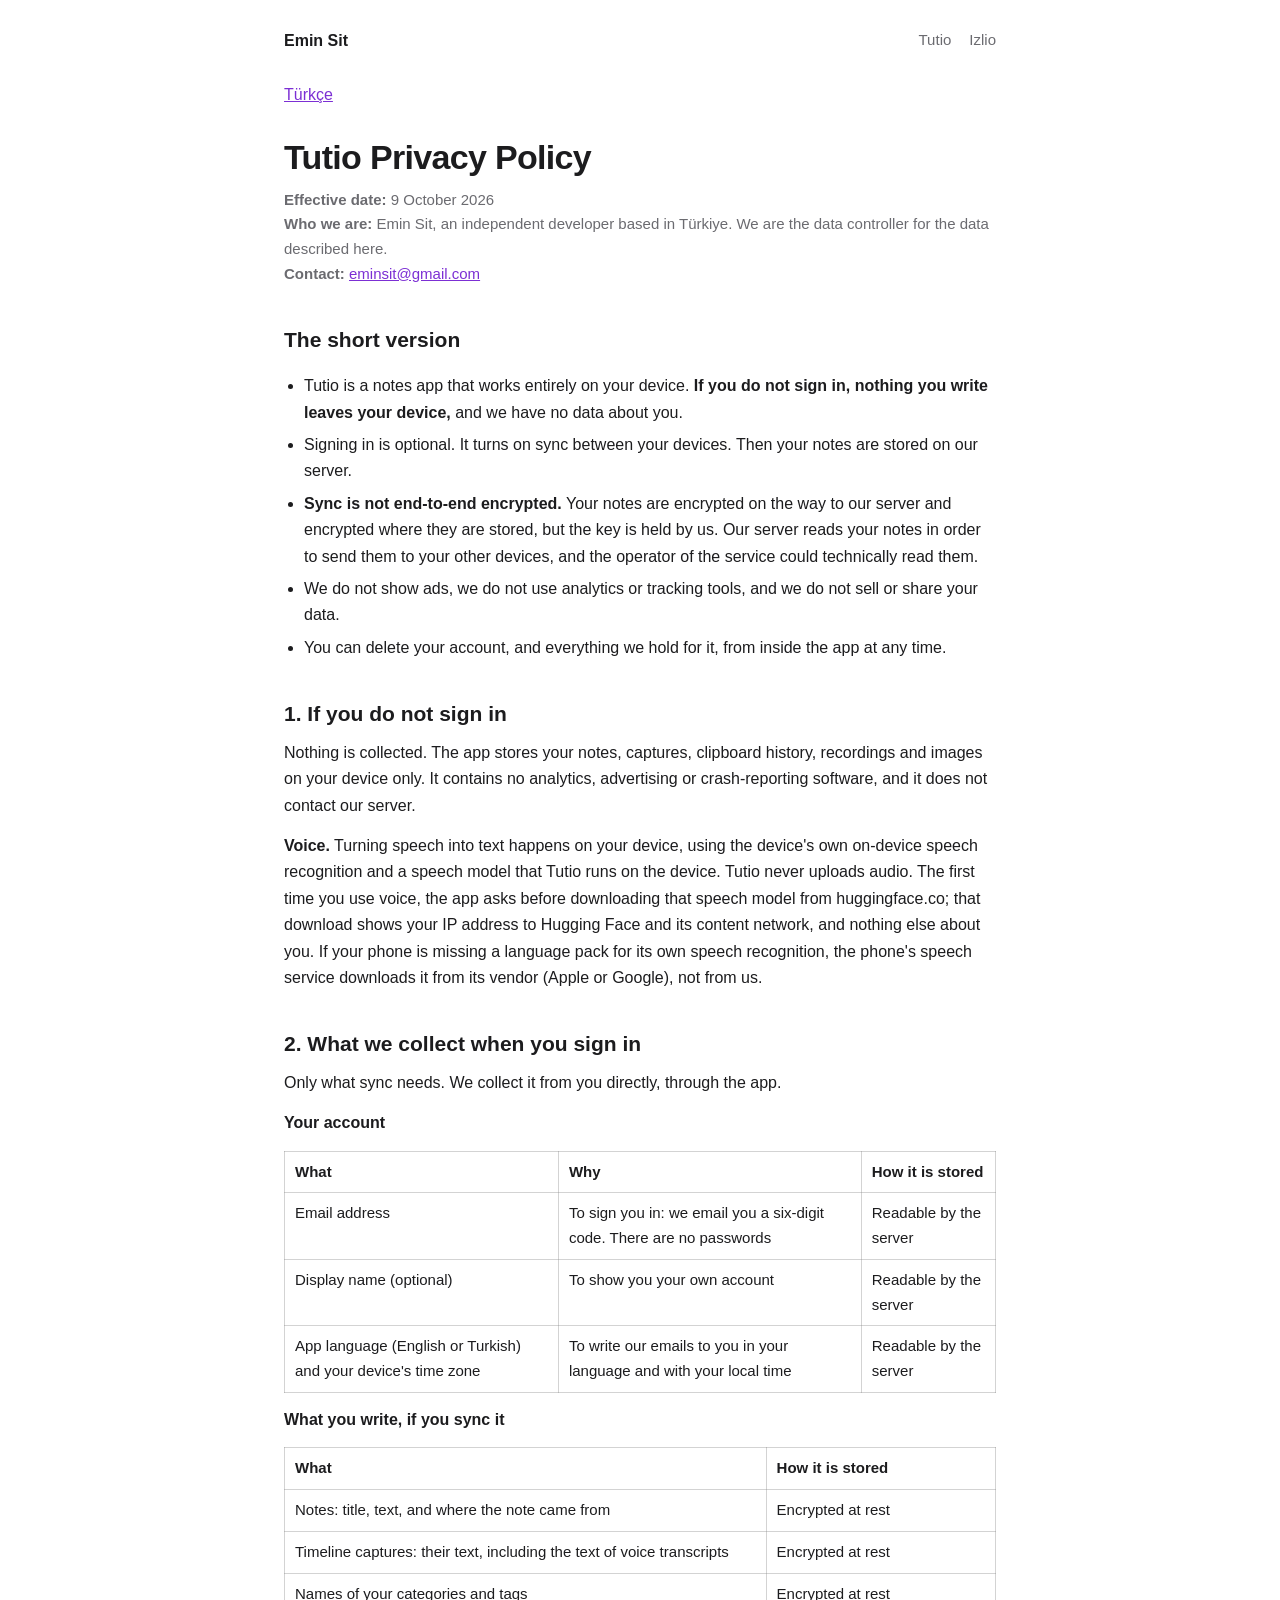
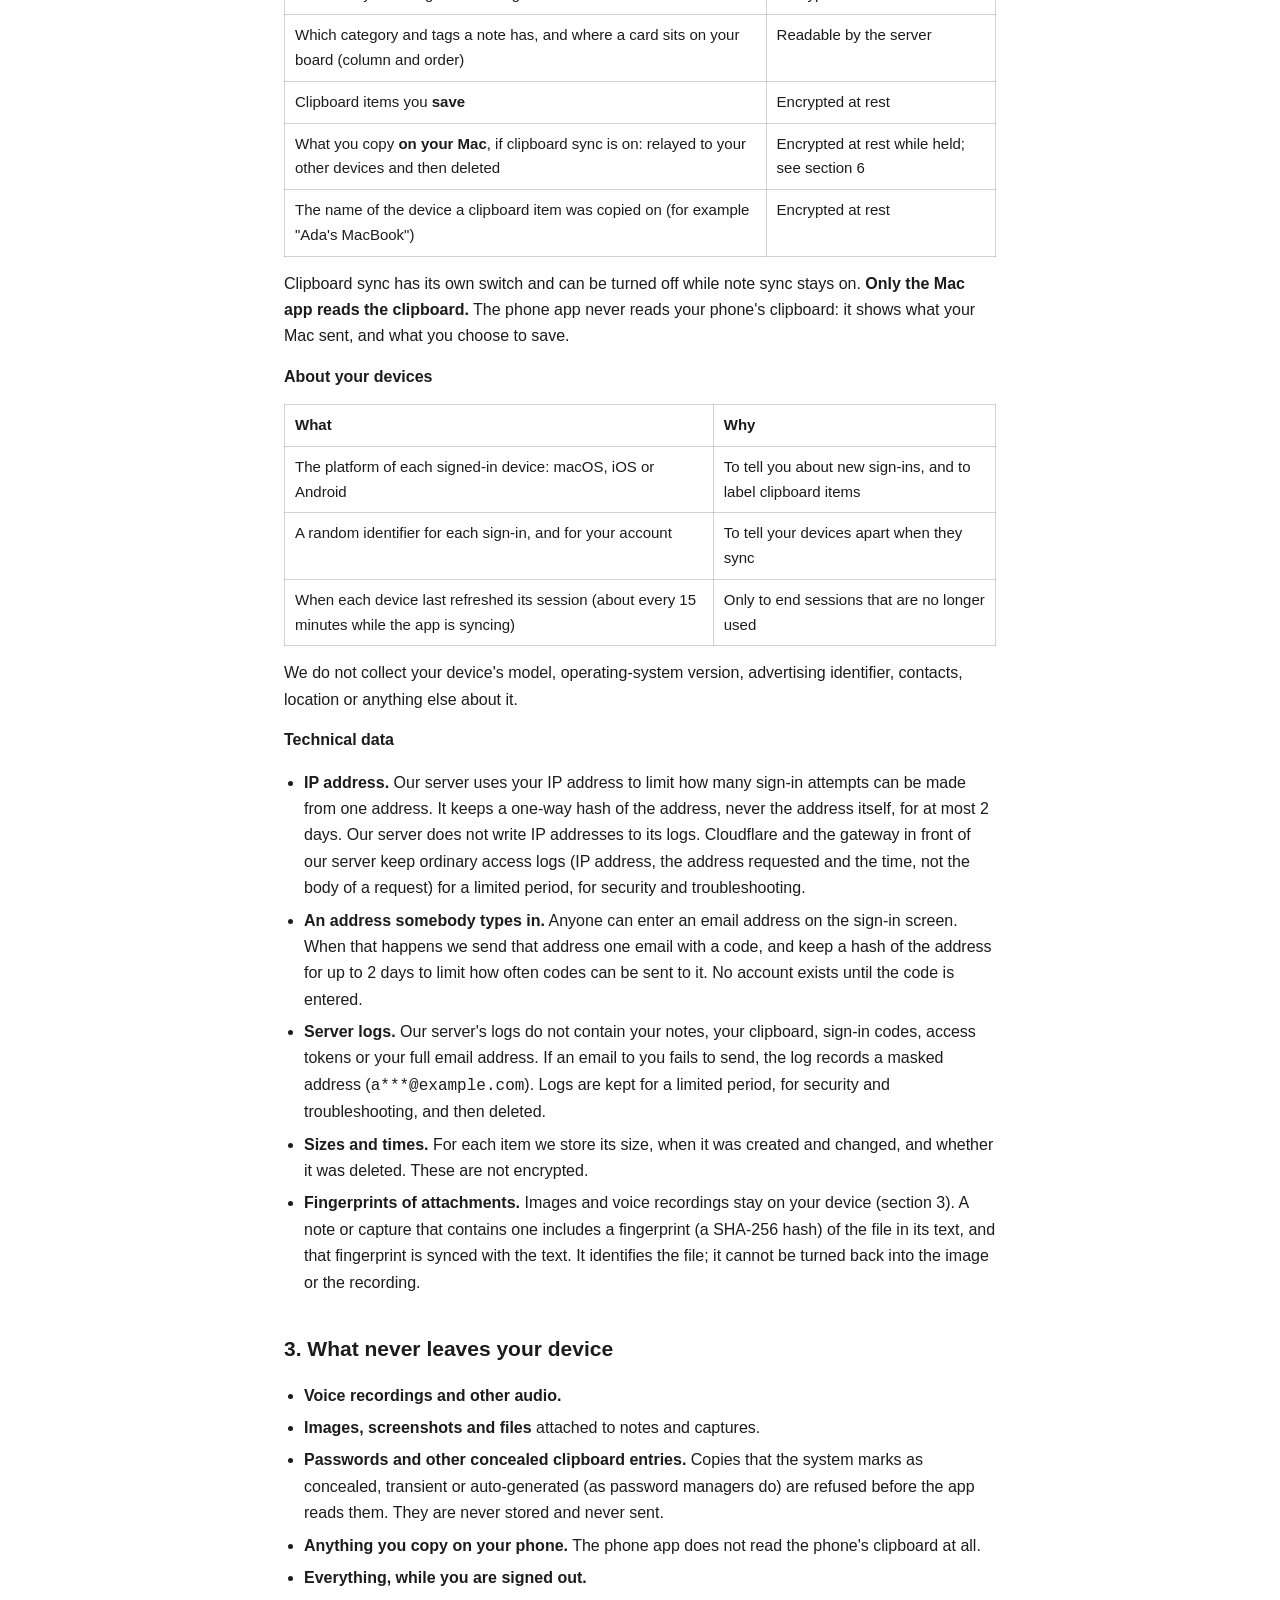
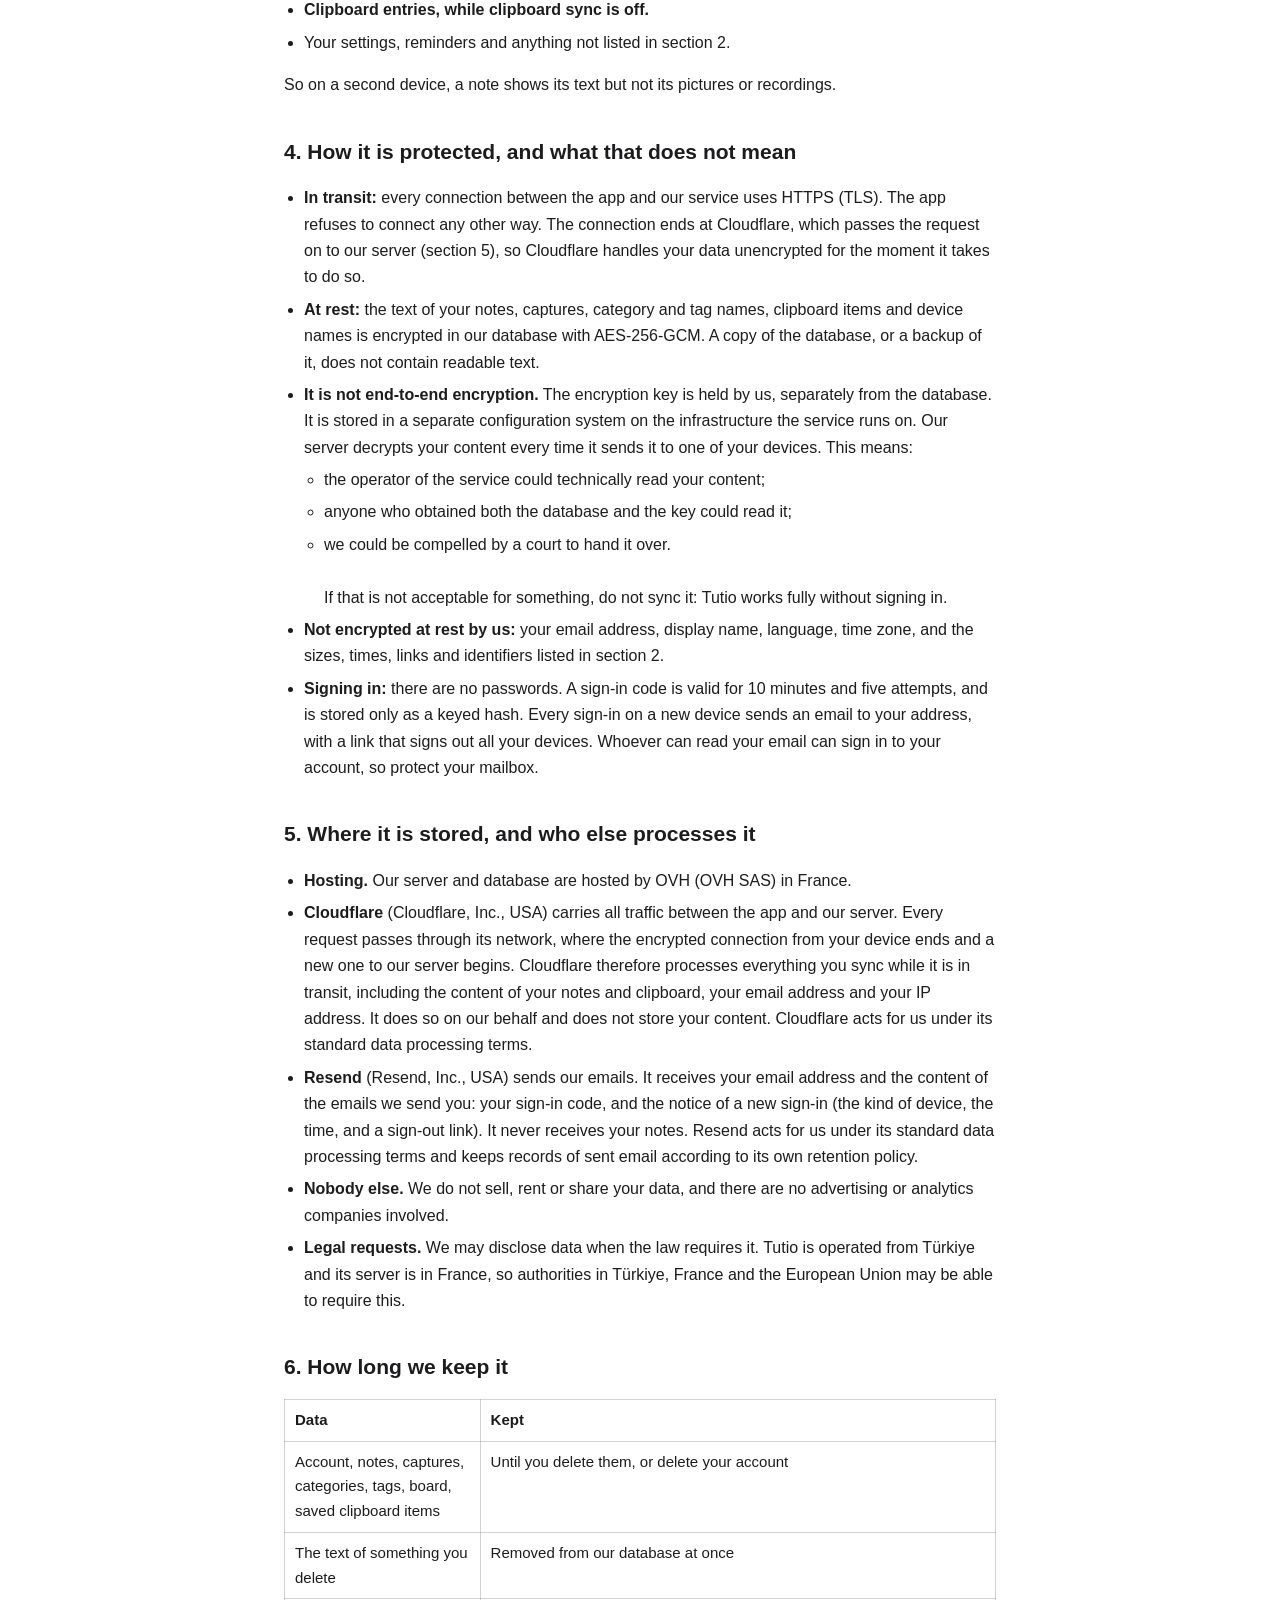
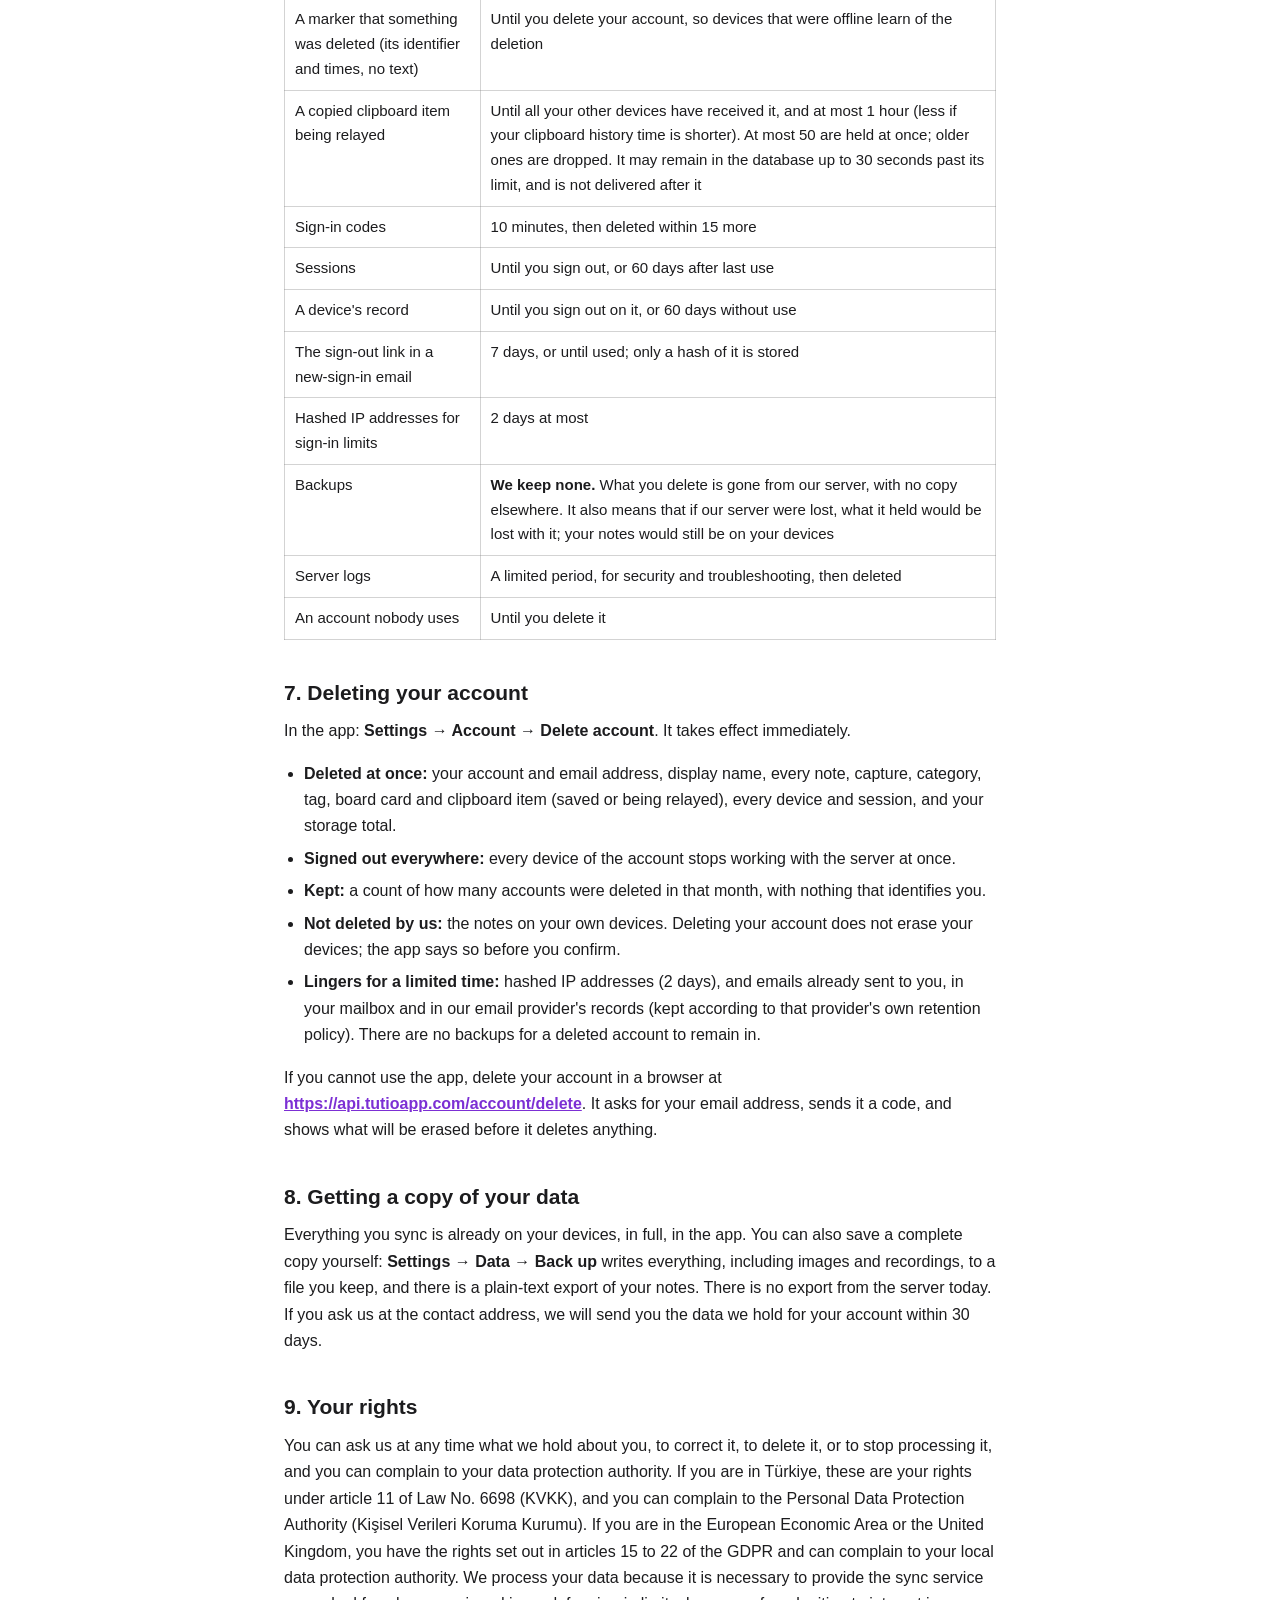
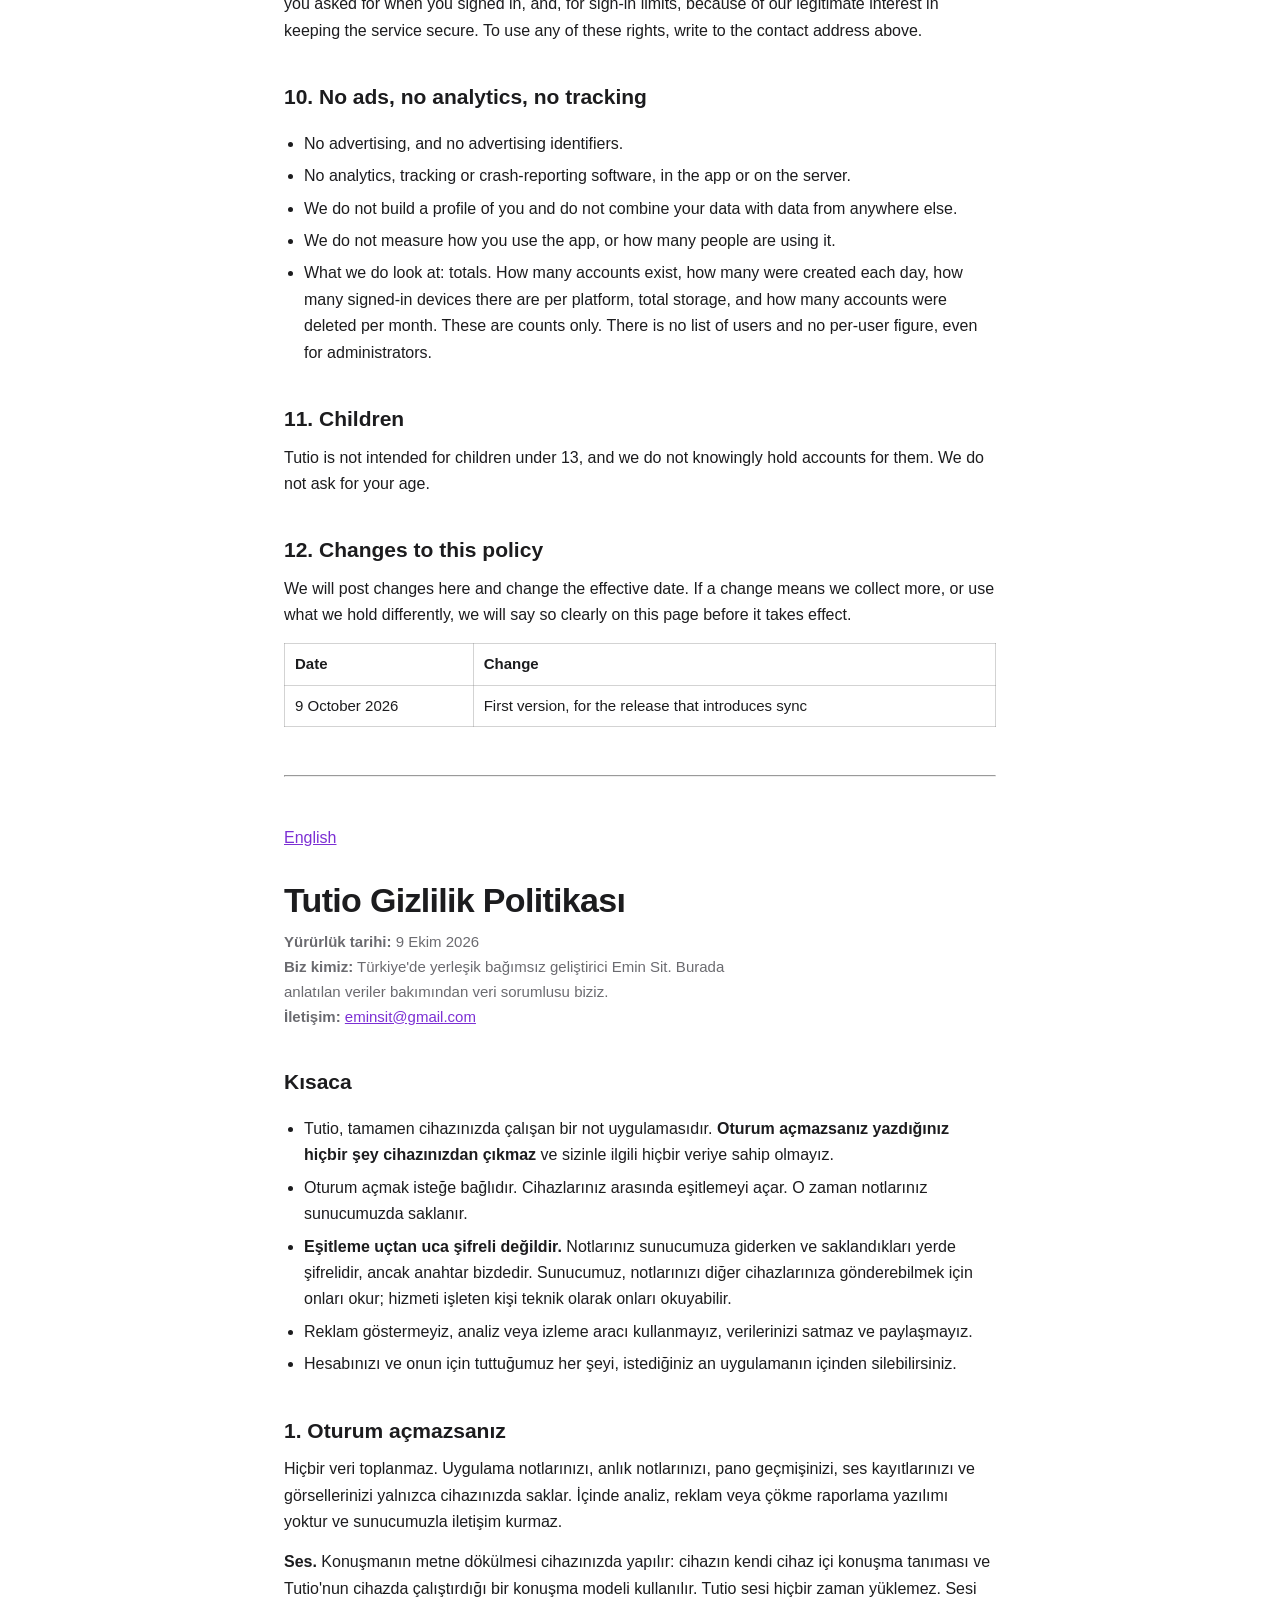
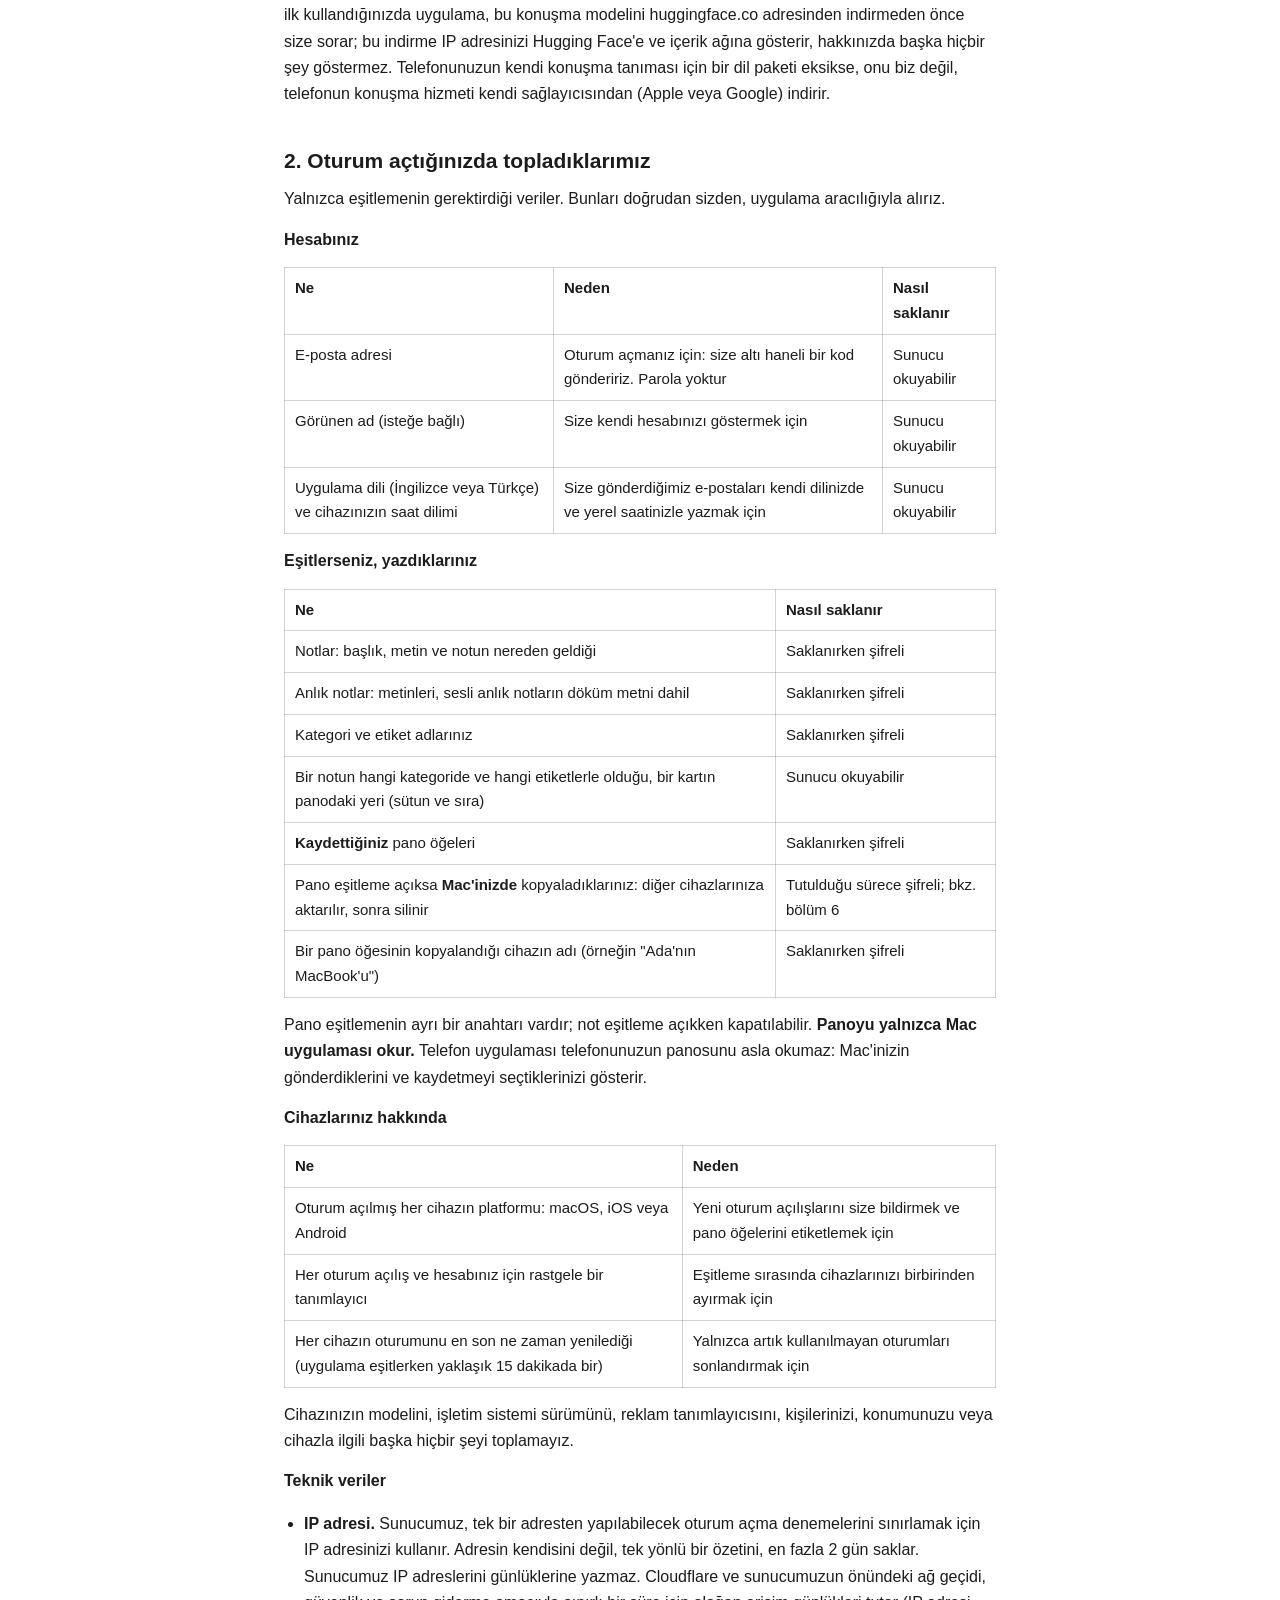
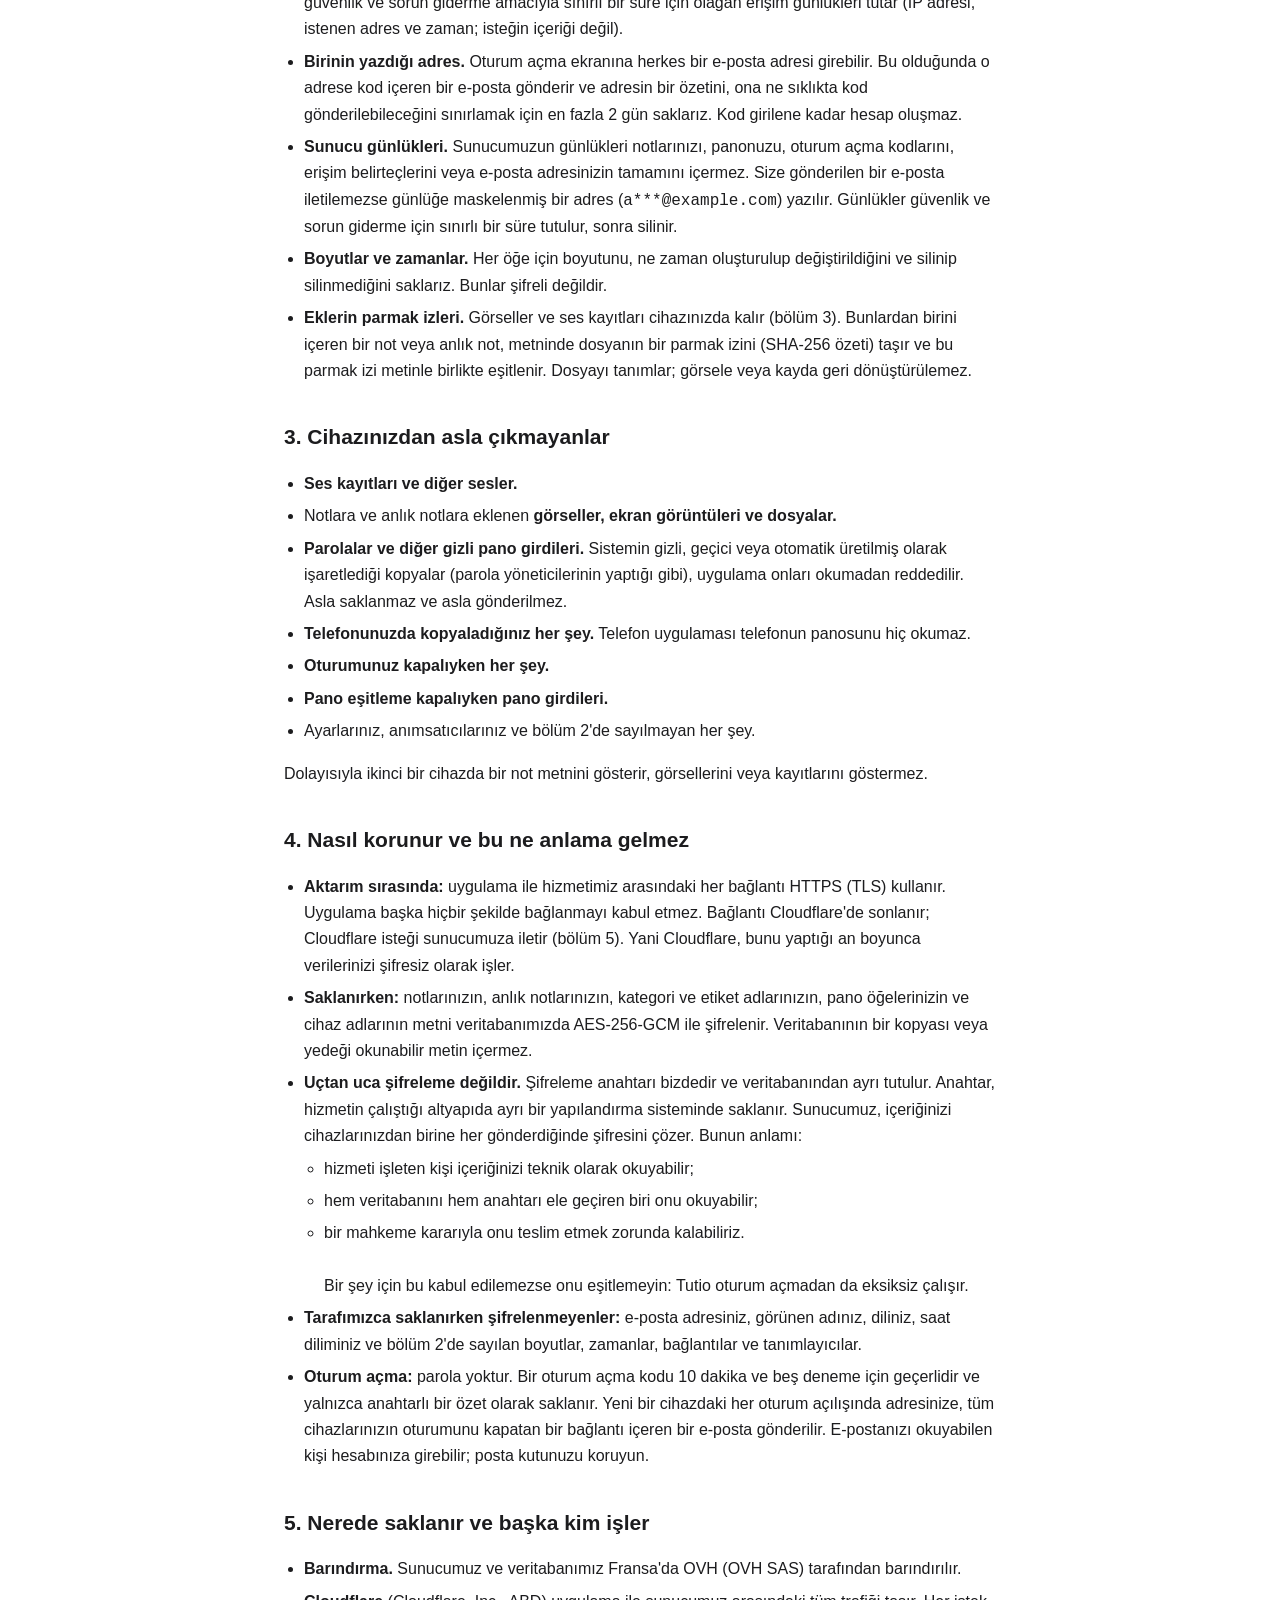
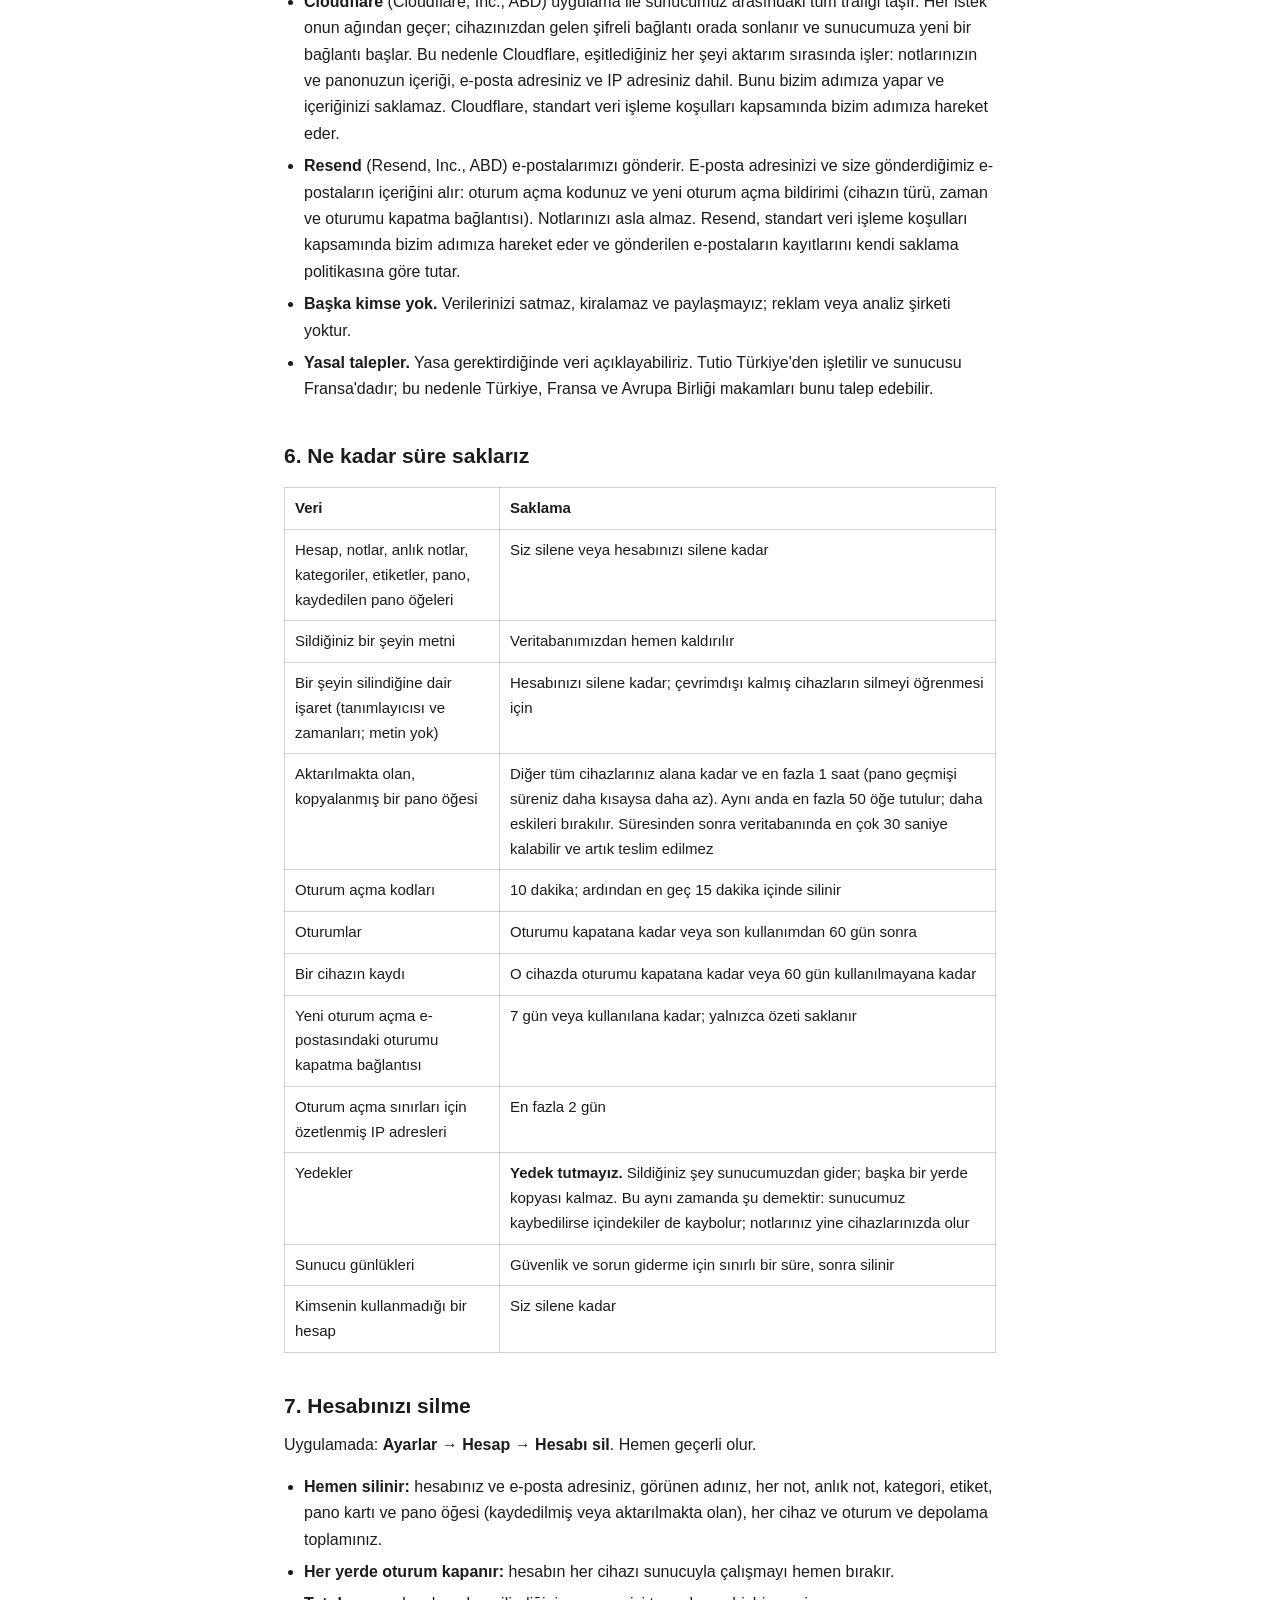
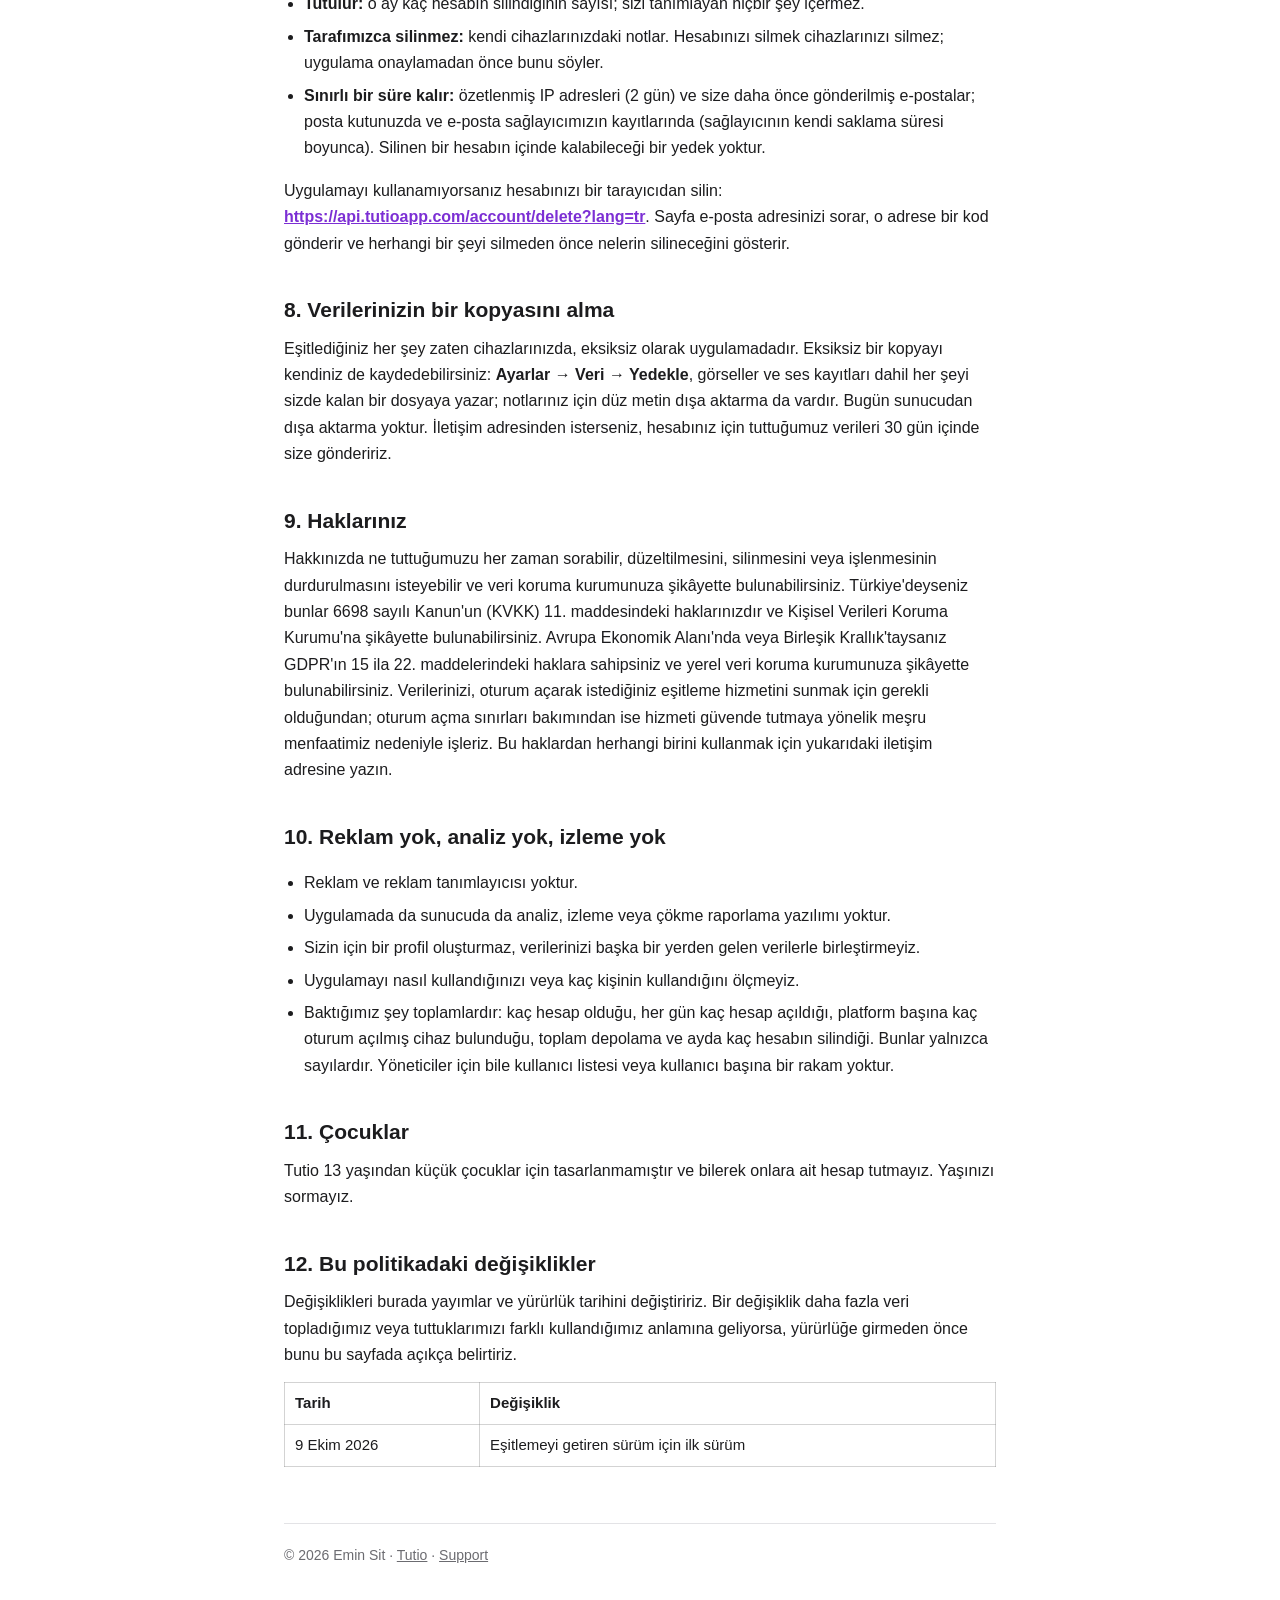
==== commit f85faa53: "Privacy policy: minimum age 13" ====
--- a/tutio/privacy/index.html
+++ b/tutio/privacy/index.html
@@ -63,7 +63,7 @@
 <h2>10. No ads, no analytics, no tracking</h2>
 <ul><li>No advertising, and no advertising identifiers.</li><li>No analytics, tracking or crash-reporting software, in the app or on the server.</li><li>We do not build a profile of you and do not combine your data with data from anywhere else.</li><li>We do not measure how you use the app, or how many people are using it.</li><li>What we do look at: totals. How many accounts exist, how many were created each day, how many signed-in devices there are per platform, total storage, and how many accounts were deleted per month. These are counts only. There is no list of users and no per-user figure, even for administrators.</li></ul>
 <h2>11. Children</h2>
-<p>Tutio is not intended for children under 16, and we do not knowingly hold accounts for them. We do not ask for your age.</p>
+<p>Tutio is not intended for children under 13, and we do not knowingly hold accounts for them. We do not ask for your age.</p>
 <h2>12. Changes to this policy</h2>
 <p>We will post changes here and change the effective date. If a change means we collect more, or use what we hold differently, we will say so clearly on this page before it takes effect.</p>
 <div class="tbl"><table><thead><tr><th>Date</th><th>Change</th></tr></thead><tbody><tr><td>9 October 2026</td><td>First version, for the release that introduces sync</td></tr></tbody></table></div>
@@ -112,7 +112,7 @@
 <h2>10. Reklam yok, analiz yok, izleme yok</h2>
 <ul><li>Reklam ve reklam tanımlayıcısı yoktur.</li><li>Uygulamada da sunucuda da analiz, izleme veya çökme raporlama yazılımı yoktur.</li><li>Sizin için bir profil oluşturmaz, verilerinizi başka bir yerden gelen verilerle birleştirmeyiz.</li><li>Uygulamayı nasıl kullandığınızı veya kaç kişinin kullandığını ölçmeyiz.</li><li>Baktığımız şey toplamlardır: kaç hesap olduğu, her gün kaç hesap açıldığı, platform başına kaç oturum açılmış cihaz bulunduğu, toplam depolama ve ayda kaç hesabın silindiği. Bunlar yalnızca sayılardır. Yöneticiler için bile kullanıcı listesi veya kullanıcı başına bir rakam yoktur.</li></ul>
 <h2>11. Çocuklar</h2>
-<p>Tutio 16 yaşından küçük çocuklar için tasarlanmamıştır ve bilerek onlara ait hesap tutmayız. Yaşınızı sormayız.</p>
+<p>Tutio 13 yaşından küçük çocuklar için tasarlanmamıştır ve bilerek onlara ait hesap tutmayız. Yaşınızı sormayız.</p>
 <h2>12. Bu politikadaki değişiklikler</h2>
 <p>Değişiklikleri burada yayımlar ve yürürlük tarihini değiştiririz. Bir değişiklik daha fazla veri topladığımız veya tuttuklarımızı farklı kullandığımız anlamına geliyorsa, yürürlüğe girmeden önce bunu bu sayfada açıkça belirtiriz.</p>
 <div class="tbl"><table><thead><tr><th>Tarih</th><th>Değişiklik</th></tr></thead><tbody><tr><td>9 Ekim 2026</td><td>Eşitlemeyi getiren sürüm için ilk sürüm</td></tr></tbody></table></div>
